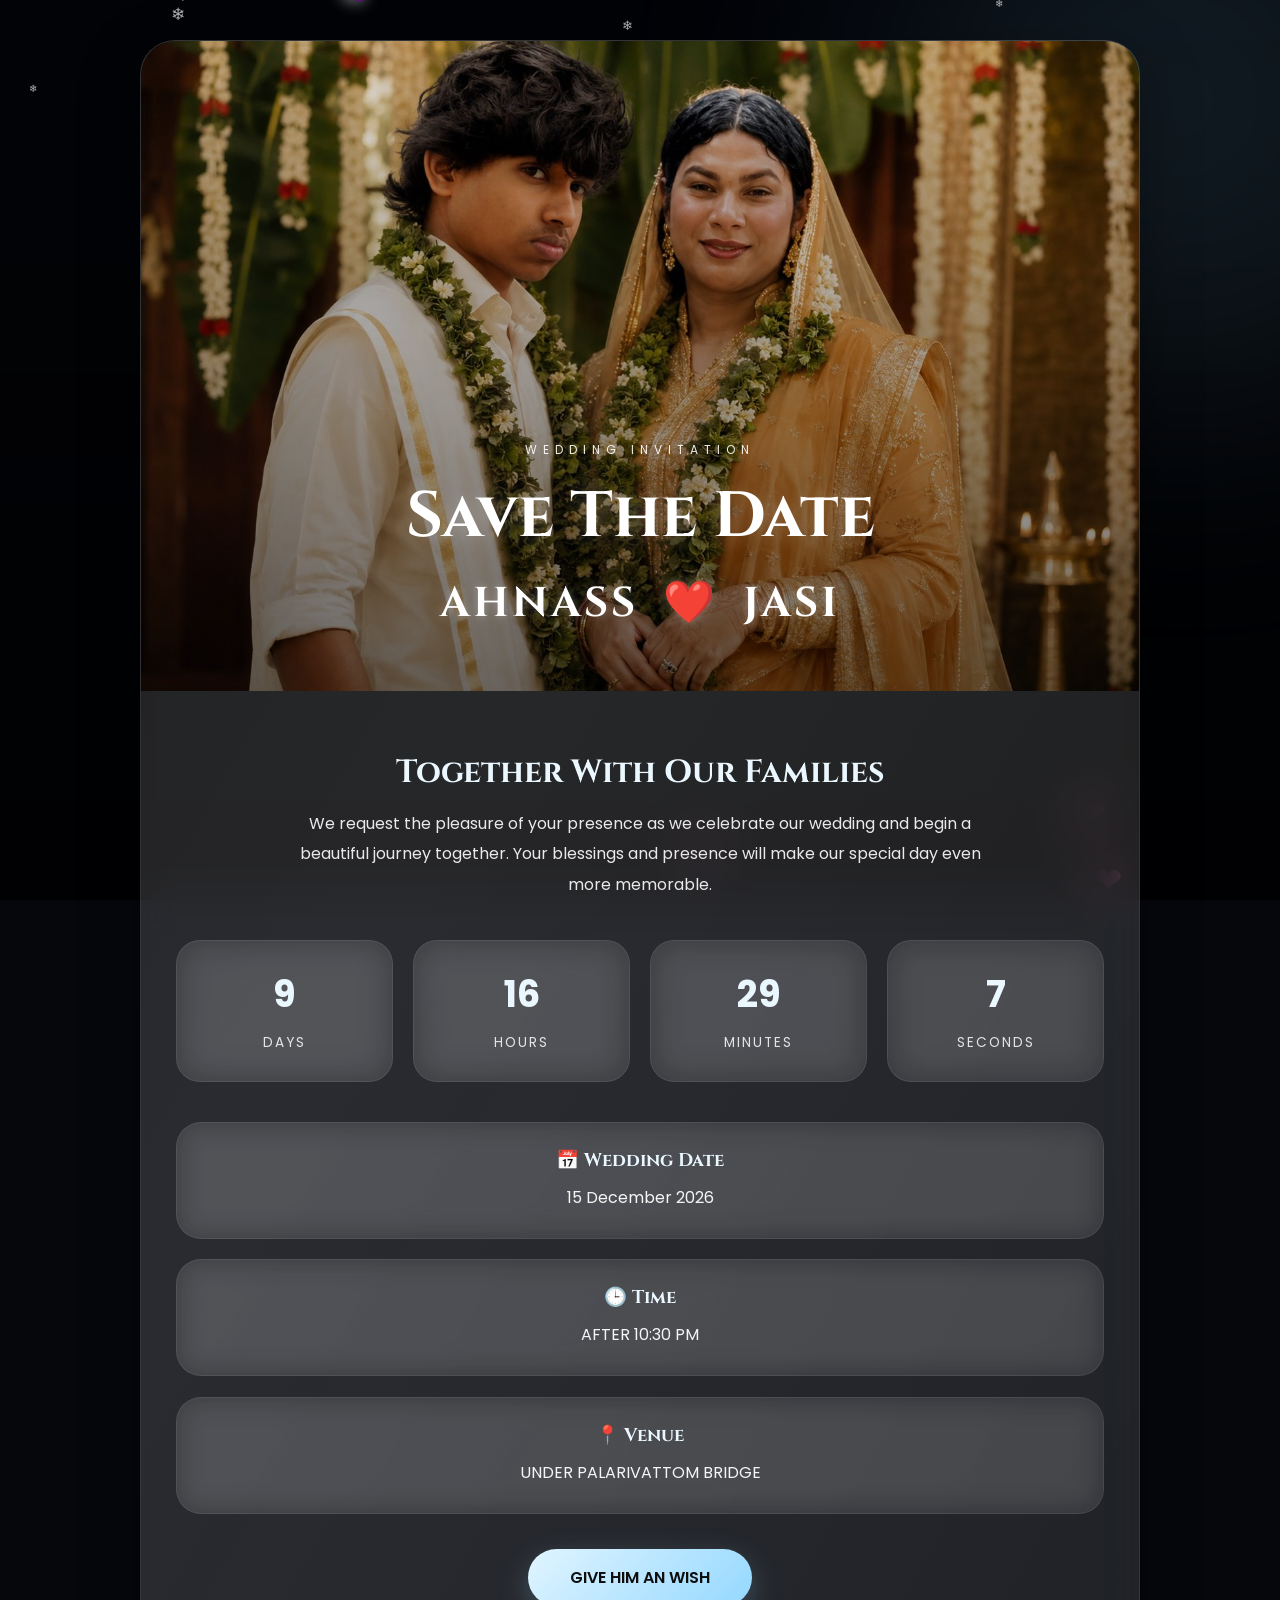
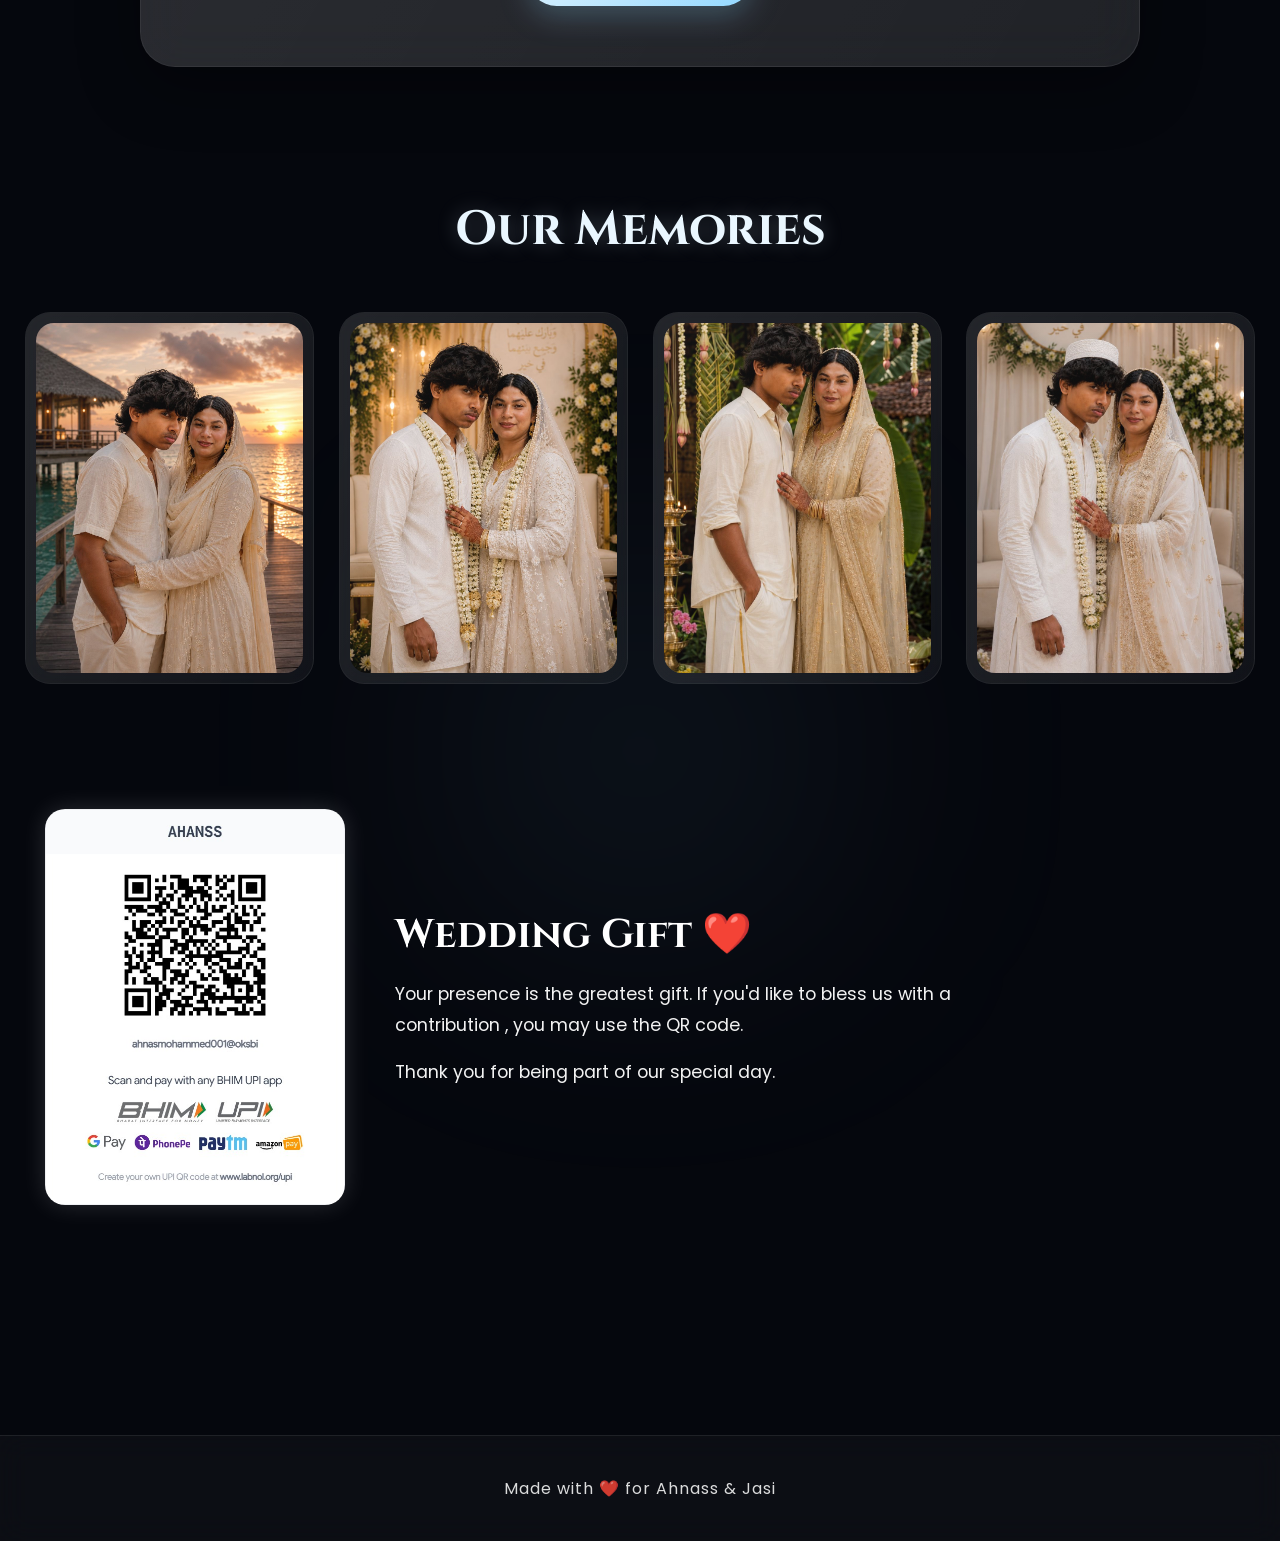
==== index.html @ 0727222e "Update footer text for Ahnass and Jasi" ====
<!DOCTYPE html>
<html lang="en">

<head>

<meta charset="UTF-8">
<meta name="viewport" content="width=device-width, initial-scale=1.0">

<title>Ahnass & Jasi | Save The Date</title>

<meta name="description"
content="Wedding Invitation of Adhithya & Jasi">

<link rel="preconnect"
href="https://fonts.googleapis.com">

<link rel="preconnect"
href="https://fonts.gstatic.com"
crossorigin>

<link href="https://fonts.googleapis.com/css2?family=Cinzel:wght@400;600;700&family=Poppins:wght@300;400;500;600&display=swap"
rel="stylesheet">

<link rel="stylesheet"
href="style.css">

</head>

<body>

<!-- SNOW -->

<div class="snow">

<span style="left:5%;animation-duration:12s;">❄</span>
<span style="left:15%;animation-duration:18s;">❄</span>
<span style="left:25%;animation-duration:14s;">❄</span>
<span style="left:35%;animation-duration:16s;">❄</span>
<span style="left:45%;animation-duration:13s;">❄</span>
<span style="left:55%;animation-duration:17s;">❄</span>
<span style="left:65%;animation-duration:15s;">❄</span>
<span style="left:75%;animation-duration:20s;">❄</span>
<span style="left:85%;animation-duration:12s;">❄</span>
<span style="left:95%;animation-duration:18s;">❄</span>

</div>

<!-- HERO -->

<section class="hero">

<div class="glass-card">

<div class="cover">

<img src="moanassjassi.jpeg" alt="Couple">

<div class="overlay"></div>

<div class="hero-content">

<p class="tag">
Wedding Invitation
</p>

<h1>
Save The Date
</h1>

<div class="names">

AHNASS 


<span>❤️</span>

JASI

</div>

</div>

</div>
<div class="content">

<h3>
Together With Our Families
</h3>

<p>
We request the pleasure of your presence
as we celebrate our wedding and begin
a beautiful journey together.

Your blessings and presence will make
our special day even more memorable.
</p>

<!-- COUNTDOWN -->

<div class="countdown">

<div class="box">
<h2 id="days">00</h2>
<p>Days</p>
</div>

<div class="box">
<h2 id="hours">00</h2>
<p>Hours</p>
</div>

<div class="box">
<h2 id="minutes">00</h2>
<p>Minutes</p>
</div>

<div class="box">
<h2 id="seconds">00</h2>
<p>Seconds</p>
</div>

</div>

<!-- WEDDING DETAILS -->

<div class="detail-card">

<h3>
📅 Wedding Date
</h3>

<p>
15 December 2026
</p>

</div>

<div class="detail-card" id="timeCard">
    <h3>🕒 Time</h3>
    <p>AFTER 10:30 PM</p>
</div>

<div class="detail-card">

<h3>
📍 Venue
</h3>

<p>
  UNDER PALARIVATTOM BRIDGE
</p>

</div>

<a href="https://wa.me/919946120371"
target="_blank"
class="btn">

GIVE HIM AN WISH

</a>

</div>

</div>

</section>

<!-- GALLERY -->

<section class="gallery fade-up">

<h2>
Our Memories
</h2>

<div class="grid">

<div class="gallery-card">
<img src="moan1.jpeg" alt="Memory 1">
</div>

<div class="gallery-card">
<img src="moan2.jpeg" alt="Memory 2">
</div>

<div class="gallery-card">
<img src="moan3.jpeg" alt="Memory 3">
</div>

<div class="gallery-card">
<img src="moan4.jpeg" alt="Memory 4">
</div>

<div class="payment-section">

    <img src="qr moanass.jpeg" alt="UPI QR" class="qr-image">

    <div class="payment-text">
        <h3>Wedding Gift ❤️</h3>

        <p>
            Your presence is the greatest gift. If you'd like to bless us with a contribution , you may use the QR code.
        </p>

        <p>
            Thank you for being part of our special day.
        </p>
    </div>

</div>

</div>

</section>

<!-- LIGHTBOX -->

<div id="lightbox">

<img
id="lightboxImg"
alt="Gallery Preview">

</div>



<footer class="footer">

<p>
Made with ❤️ for Ahnass & Jasi
</p>

</footer>

<audio id="weddingAudio">
    <source src="yamete kudasai Sound Effect (Ringtone) No copyright [MDO9oVnKUqw].mp3" type="audio/mpeg">
</audio>



<script src="script.js"></script>

</body>

</html>
---- style.css ----
/* ==========================
   WEDDING WEBSITE CSS
   PART 1 - CORE + HERO
========================== */

:root{
--ice:#eaf7ff;
--blue:#8ed6ff;
--white:#ffffff;
--glass:rgba(255,255,255,.08);
--border:rgba(255,255,255,.12);
--shadow:rgba(0,0,0,.35);
}

/* ==========================
   LGBTQ FLAG EMOJIS
========================== */

.flag-emoji{

position:fixed;

pointer-events:none;

user-select:none;

z-index:4;

font-size:22px;

filter:
drop-shadow(
0 0 8px rgba(255,255,255,.6)
);

animation:
flagFloat 3s ease-in-out infinite;

}

@keyframes flagFloat{

0%{
transform:
translateY(0)
rotate(-5deg);
}

50%{
transform:
translateY(-5px)
rotate(5deg);
}

100%{
transform:
translateY(0)
rotate(-5deg);
}

}

#timeCard{
    cursor:pointer;
    transition:0.3s;
}

#timeCard:hover{
    transform:scale(1.03);
}

.payment-section{

display:flex;

align-items:center;

gap:50px;

width: fit-content ;

justify-content:center;

margin:80px auto;

padding:20px;

}

.qr-image{

width:300px;

border-radius:20px;

box-shadow:
0 0 25px rgba(255,255,255,.15);

}

.payment-text{

max-width:600px;

text-align:left;

width: 600px;

}

.payment-text h3{

font-size:2.5rem;

font-family:'Cinzel',serif;

margin-bottom:20px;

line-height:1.2;

color:white;

}

.payment-text p{

font-size:1.1rem;

line-height:1.8;

margin-bottom:15px;

opacity:.95;

}

html,body{
overflow-x:hidden;
width:100%;
}

*{
margin:0;
padding:0;
box-sizing:border-box;
}

html{
scroll-behavior:smooth;
}

body{
font-family:'Poppins',sans-serif;
background:#05070d;
color:#fff;
overflow-x:hidden;
min-height:100vh;
position:relative;
}

/* BACKGROUND */

body::before{
content:"";
position:fixed;
inset:0;

background:
linear-gradient(
rgba(0,0,0,.45),
rgba(0,0,0,.75)
),
url("WhatsApp AM.jpeg");

background-size:cover;
background-position:center;
background-repeat:no-repeat;

z-index:-3;
}

body::after{
content:"";

position:fixed;

width:700px;
height:700px;

right:-250px;
top:-250px;

border-radius:50%;

background:
radial-gradient(
circle,
rgba(142,214,255,.15),
transparent
);

filter:blur(120px);

z-index:-2;
}

/* HERO */

.hero{
min-height:100vh;

display:flex;
justify-content:center;
align-items:center;

padding:40px 20px;
}

/* GLASS CARD */

.glass-card{
width:100%;
max-width:1000px;

background:rgba(255,255,255,.08);

backdrop-filter:blur(25px);
-webkit-backdrop-filter:blur(25px);

border:1px solid rgba(255,255,255,.12);

border-radius:35px;

overflow:hidden;

position:relative;

box-shadow:
0 20px 60px rgba(0,0,0,.35);

}

/* SHINE */

.glass-card::before{
content:"";

position:absolute;

top:-100%;
left:-50%;

width:200%;
height:250%;

background:
linear-gradient(
120deg,
transparent,
rgba(255,255,255,.08),
transparent
);

animation:shine 12s linear infinite;
pointer-events:none;
}

@keyframes shine{

0%{
transform:
translateX(-100%)
rotate(25deg);
}

100%{
transform:
translateX(100%)
rotate(25deg);
}

}

/* HERO IMAGE */

.cover{
position:relative;
height:650px;
overflow:hidden;
}

.cover img{
width:100%;
height:100%;
display:block;
object-fit:cover;
}

/* OVERLAY */

.overlay{
position:absolute;
inset:0;

background:
linear-gradient(
to top,
rgba(0,0,0,.55),
rgba(0,0,0,.10)
);
}

/* HERO TEXT */

.hero-content{
position:absolute;

bottom:40px;
left:0;

width:100%;

text-align:center;

padding:20px;

z-index:10;
}

.tag{
font-size:12px;

letter-spacing:6px;

text-transform:uppercase;

color:#fff;

opacity:.9;

margin-bottom:15px;
}

.hero-content h1{
font-family:'Cinzel',serif;

font-size:4rem;

font-weight:700;

margin-bottom:15px;

text-shadow:
0 0 20px rgba(255,255,255,.25);
}

.names{
font-family:'Cinzel',serif;

font-size:2.6rem;

font-weight:700;

letter-spacing:3px;

color:white;

text-shadow:
0 0 10px rgba(255,255,255,.3);
}

.names span{
padding:0 12px;
color:#ff9ab6;
}/* ==========================
   CONTENT SECTION
========================== */

.content{
padding:60px 35px;
text-align:center;
}

.content h3{
font-family:'Cinzel',serif;
font-size:2rem;
margin-bottom:15px;
color:var(--ice);
}

.content p{
max-width:700px;
margin:auto;
line-height:1.9;
opacity:.9;
font-size:1rem;
}

/* ==========================
   COUNTDOWN
========================== */

.countdown{

display:grid;

grid-template-columns:
repeat(4,1fr);

gap:20px;

margin-top:40px;
margin-bottom:40px;

}

.box{

background:
rgba(255,255,255,.06);

backdrop-filter:
blur(18px);

border:
1px solid rgba(255,255,255,.08);

border-radius:24px;

padding:25px;

transition:.35s ease;

}

.box:hover{

transform:
translateY(-8px);

box-shadow:

0 15px 35px
rgba(142,214,255,.15);

}

.box h2{

font-size:2.3rem;

font-weight:700;

color:var(--ice);

margin-bottom:8px;

}

.box p{

font-size:.85rem;

letter-spacing:2px;

text-transform:uppercase;

opacity:.85;

}

/* ==========================
   DETAIL CARDS
========================== */

.detail-card{

background:
rgba(255,255,255,.05);

backdrop-filter:
blur(15px);

border:
1px solid rgba(255,255,255,.08);

border-radius:25px;

padding:25px;

margin-top:20px;

transition:.35s ease;

}

.detail-card:hover{

transform:
translateY(-6px);

box-shadow:

0 10px 30px
rgba(142,214,255,.12);

}

.detail-card h3{

font-size:1.15rem;

margin-bottom:10px;

color:var(--ice);

}

.detail-card p{

font-size:1rem;

opacity:.95;

}

/* ==========================
   RSVP BUTTON
========================== */

.btn{

display:inline-block;

margin-top:35px;

padding:
16px 42px;

border-radius:999px;

text-decoration:none;

font-weight:600;

font-size:1rem;

background:
linear-gradient(
135deg,
#dff4ff,
#8ed6ff
);

color:#000;

box-shadow:

0 10px 30px
rgba(142,214,255,.25);

transition:.35s ease;

}

.btn:hover{

transform:
translateY(-4px)
scale(1.03);

box-shadow:

0 15px 40px
rgba(142,214,255,.35);

}

/* ==========================
   FADE-UP ANIMATION SUPPORT
========================== */

.fade-up{

opacity:0;

transform:
translateY(40px);

transition:
all .8s ease;

}

.fade-up.show{

opacity:1;

transform:
translateY(0);

}/* ==========================
   SNOW EFFECT
========================== */

.snow{

position:fixed;

inset:0;

pointer-events:none;

overflow:hidden;

z-index:2;

}

.snow span{

position:absolute;

top:-50px;

color:white;

font-size:16px;

opacity:.8;

animation:snowFall linear infinite;

}

@keyframes snowFall{

0%{
transform:
translateY(-10vh)
translateX(0);

opacity:0;
}

20%{
opacity:1;
}

100%{
transform:
translateY(120vh)
translateX(100px);

opacity:0;
}

}

/* ==========================
   FLOATING HEARTS
========================== */

.hearts{

position:fixed;

inset:0;

pointer-events:none;

overflow:hidden;

z-index:3;

}

.hearts span{

position:absolute;

bottom:-100px;

font-size:22px;

color:
rgba(255,105,180,.45);

animation:
heartFloat linear infinite;

}

@keyframes heartFloat{

0%{
transform:
translateY(0)
rotate(0deg);

opacity:0;
}

15%{
opacity:1;
}

100%{
transform:
translateY(-120vh)
rotate(360deg);

opacity:0;
}

}

/* ==========================
   GALLERY
========================== */

.gallery{

padding:90px 25px;

position:relative;

}

.gallery h2{

text-align:center;

font-size:3rem;

font-family:'Cinzel',serif;

margin-bottom:50px;

color:var(--ice);

text-shadow:
0 0 20px rgba(223,244,255,.25);

}

/* GRID */

.grid{

display:grid;

grid-template-columns:
repeat(auto-fit,minmax(260px,1fr));

gap:25px;

max-width:1300px;

margin:auto;

}

/* CARD */

.gallery-card{

background:
rgba(255,255,255,.05);

backdrop-filter:
blur(15px);

padding:10px;

border-radius:25px;

border:
1px solid rgba(255,255,255,.08);

overflow:hidden;

transition:.4s ease;

cursor:pointer;

position:relative;

}

.gallery-card:hover{

transform:
translateY(-10px);

box-shadow:

0 15px 40px
rgba(142,214,255,.15),

0 0 25px
rgba(223,244,255,.08);

}

/* IMAGE */

.gallery-card img{

width:100%;

height:350px;

object-fit:cover;

display:block;

border-radius:18px;

transition:
transform .6s ease;

}

.gallery-card:hover img{

transform:scale(1.08);

}

/* SHINE */

.gallery-card::before{

content:"";

position:absolute;

top:-100%;
left:-100%;

width:200%;
height:200%;

background:
linear-gradient(
120deg,
transparent,
rgba(255,255,255,.08),
transparent
);

transition:1s;

}

.gallery-card:hover::before{

top:100%;
left:100%;

}

/* ==========================
   LIGHTBOX
========================== */

#lightbox{

display:none;

position:fixed;

inset:0;

background:
rgba(0,0,0,.95);

justify-content:center;

align-items:center;

z-index:99999;

}

#lightbox img{

max-width:90%;

max-height:90%;

border-radius:25px;

box-shadow:
0 0 40px
rgba(223,244,255,.25);

}

/* ==========================
   FOOTER
========================== */

.footer{

padding:40px 20px;

text-align:center;

margin-top:40px;

border-top:
1px solid rgba(255,255,255,.08);

background:
rgba(255,255,255,.03);

backdrop-filter:blur(15px);

}

.footer p{

opacity:.85;

letter-spacing:1px;

}

/* ==========================
   SECTION GLOW
========================== */

.gallery::before{

content:"";

position:absolute;

width:500px;
height:500px;

left:50%;
top:50%;

transform:
translate(-50%,-50%);

background:
radial-gradient(
circle,
rgba(142,214,255,.08),
transparent
);

filter:blur(120px);

pointer-events:none;

z-index:-1;

}/* ==========================
   TABLET
========================== */

@media(max-width:1024px){

.cover{
height:520px;
}

.hero-content h1{
font-size:3rem;
}

.names{
font-size:2rem;
}

.gallery h2{
font-size:2.4rem;
}

.countdown{
grid-template-columns:
repeat(2,1fr);
}

}

/* ==========================
   MOBILE
========================== */

@media(max-width:768px){

body{
overflow-x:hidden;
}

.hero{
padding:15px;
display:flex;
justify-content:center;
align-items:center;
}

.glass-card{
width:95%;
max-width:420px;
margin:0 auto;
border-radius:25px;
}

.cover{
height:420px;
}

.hero-content{
bottom:20px;
padding:15px;
}

.hero-content h1{
font-size:2.3rem;
}

.tag{
font-size:10px;
letter-spacing:4px;
}

.names{
font-size:1.6rem;
letter-spacing:1px;
}

.payment-section{
display:flex;
flex-direction:column;
align-items:center;
justify-content:center;
text-align:center;
gap:25px;
}

.payment-text{
text-align:center;
align-items:center;
max-width:90%;
}

.payment-text h3{
font-size:2rem;
}

.payment-text p{
font-size:1.1rem;
line-height:1.7;
}

.qr-image{
width:250px;
}

.content{
padding:35px 20px;
}

.content h3{
font-size:1.5rem;
}

.content p{
font-size:.95rem;
}

.countdown{
grid-template-columns:repeat(2,1fr);
gap:15px;
}

.box{
padding:18px;
}

.box h2{
font-size:1.6rem;
}

.detail-card{
padding:20px;
}

.gallery{
padding:60px 15px;
text-align:center;
}

.gallery h2{
font-size:2rem;
text-align:center;
}

.grid{
display:flex;
flex-direction:column;
align-items:center;
gap:15px;
}

.gallery-card{
width:100%;
max-width:450px;
margin:0 auto;
}

.gallery-card img{
height:260px;
width:100%;
object-fit:cover;
}

.btn{
width:100%;
max-width:280px;
}

}

/* ==========================
   SMALL PHONES
========================== */

@media(max-width:480px){

html,
body{
width:100%;
overflow-x:hidden;
}

.hero{
padding:10px;
display:flex;
justify-content:center;
align-items:center;
}

.glass-card{
width:92% !important;
max-width:360px !important;
margin:0 auto !important;
border-radius:20px;
left:auto !important;
transform:none !important;
}

.cover{
height:340px;
}

.hero-content{
padding:15px;
bottom:15px;
}

.hero-content h1{
font-size:1.8rem;
}

.names{
font-size:1.3rem;
}

.content{
padding:25px 15px;
}

.content h3{
font-size:1.4rem;
}

.content p{
font-size:0.95rem;
line-height:1.8;
}

.countdown{
grid-template-columns:1fr;
gap:15px;
}

.box{
width:100%;
padding:16px;
}

.box h2{
font-size:1.7rem;
}

.payment-section{
display:flex;
flex-direction:column;
align-items:center;
justify-content:center;
text-align:center;
gap:25px;
}

.payment-text{
width:100%;
max-width:320px;
text-align:center;
margin:0 auto;
}

.payment-text h3{
font-size:2rem;
}

.qr-image{
width:220px;
margin:0 auto;
display:block;
}

.gallery{
padding:50px 10px;
text-align:center;
}

.gallery h2{
font-size:1.8rem;
}

.grid{
display:flex;
flex-direction:column;
align-items:center;
gap:15px;
}

.gallery-card{
width:95%;
max-width:400px;
margin:0 auto;
}

.gallery-card img{
width:100%;
height:220px;
object-fit:cover;
}

.btn{
width:100%;
max-width:280px;
padding:14px 25px;
font-size:0.95rem;
}

}
/* ==========================
   SCROLLBAR
========================== */

::-webkit-scrollbar{
width:10px;
}

::-webkit-scrollbar-track{
background:#05070d;
}

::-webkit-scrollbar-thumb{
background:
linear-gradient(
180deg,
#dff4ff,
#8ed6ff
);
border-radius:20px;
}

/* ==========================
   SMOOTH PAGE LOAD
========================== */

body{
opacity:0;
transition:opacity .8s ease;
}

/* ==========================
   IMAGE FIX
========================== */

.cover img{
display:block !important;
width:100% !important;
height:100% !important;
object-fit:cover !important;
}

/* ==========================
   Z-INDEX FIXES
========================== */

.hero,
.gallery,
.footer{
position:relative;
z-index:5;
}

.overlay{
z-index:2;
}

.hero-content{
z-index:3;
}

/* ==========================
   FINAL POLISH
========================== */

.glass-card:hover{

box-shadow:

0 25px 80px
rgba(0,0,0,.4),

0 0 50px
rgba(142,214,255,.12);

}

.detail-card,
.box,
.gallery-card{

will-change:
transform;

}
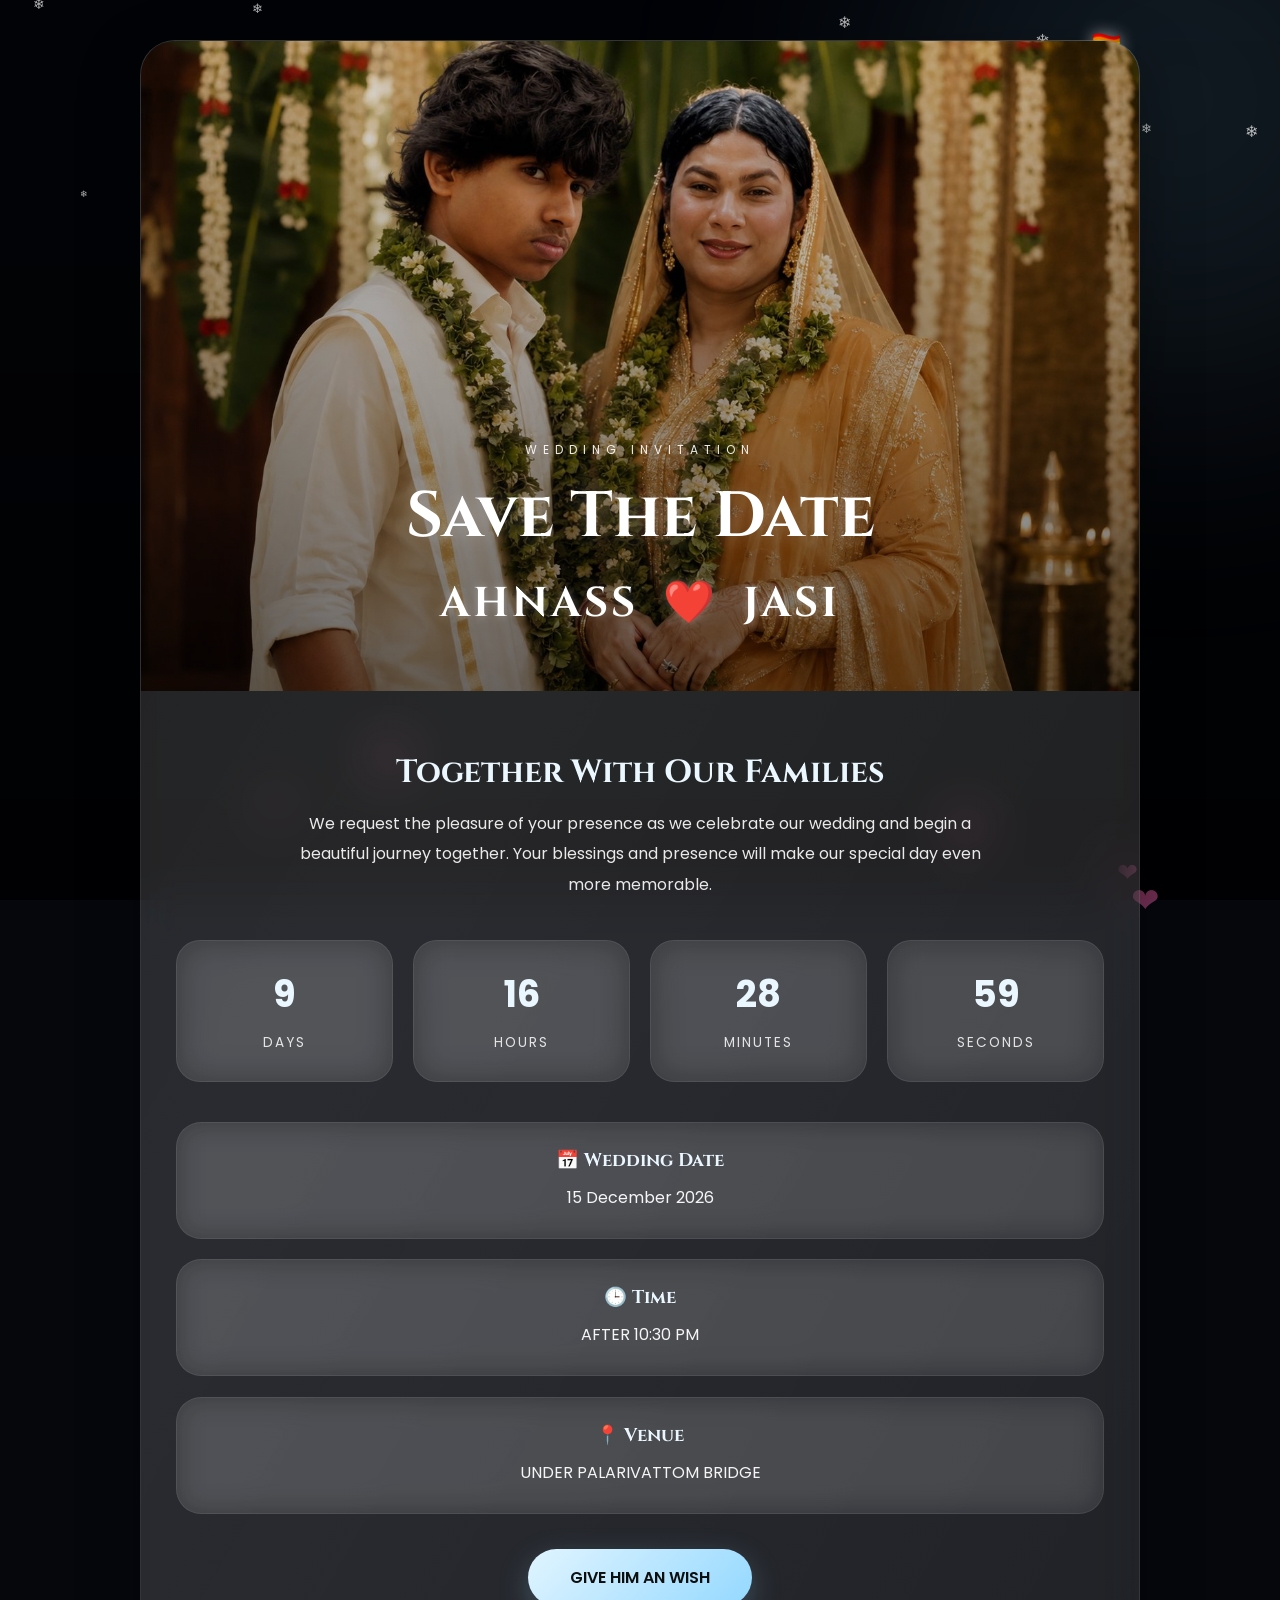
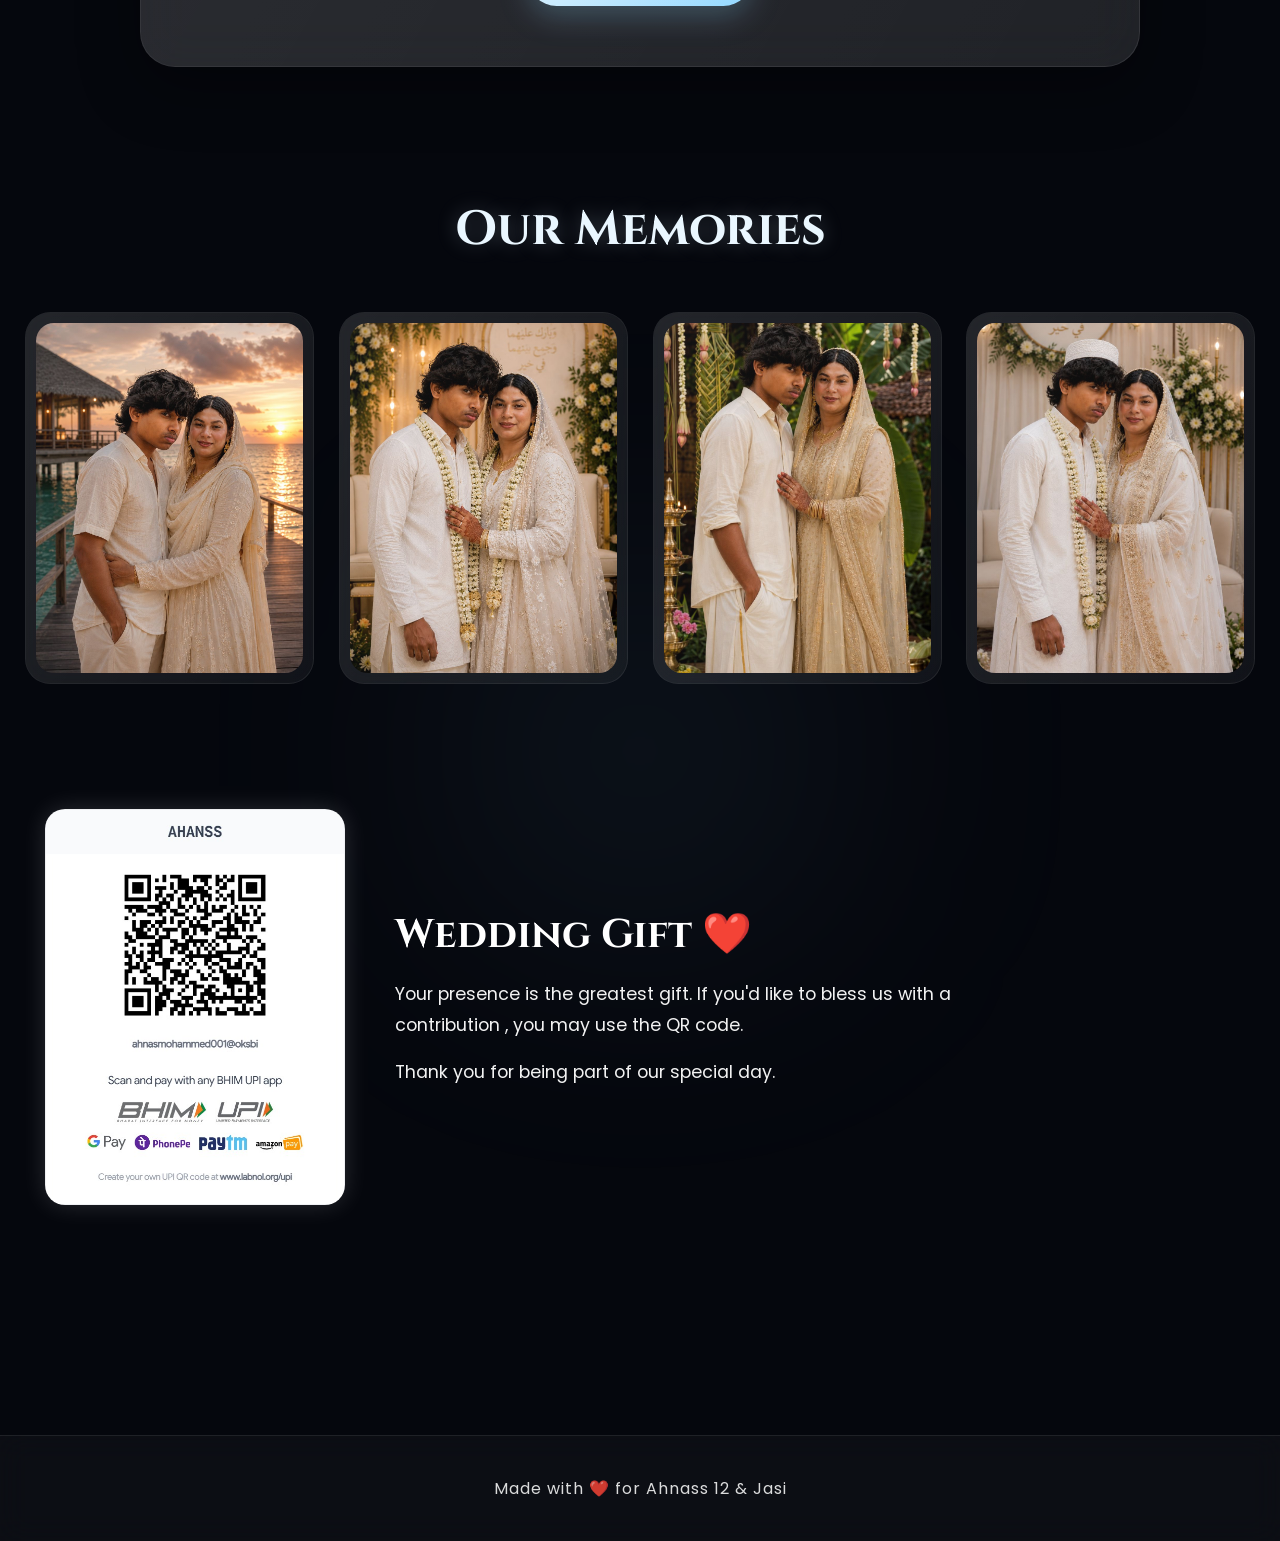
==== commit ef222bf1: "Update footer message with Ahnass 12" ====
--- a/index.html
+++ b/index.html
@@ -230,7 +230,7 @@
 <footer class="footer">
 
 <p>
-Made with ❤️ for Ahnass & Jasi
+Made with ❤️ for Ahnass 12 & Jasi
 </p>
 
 </footer>
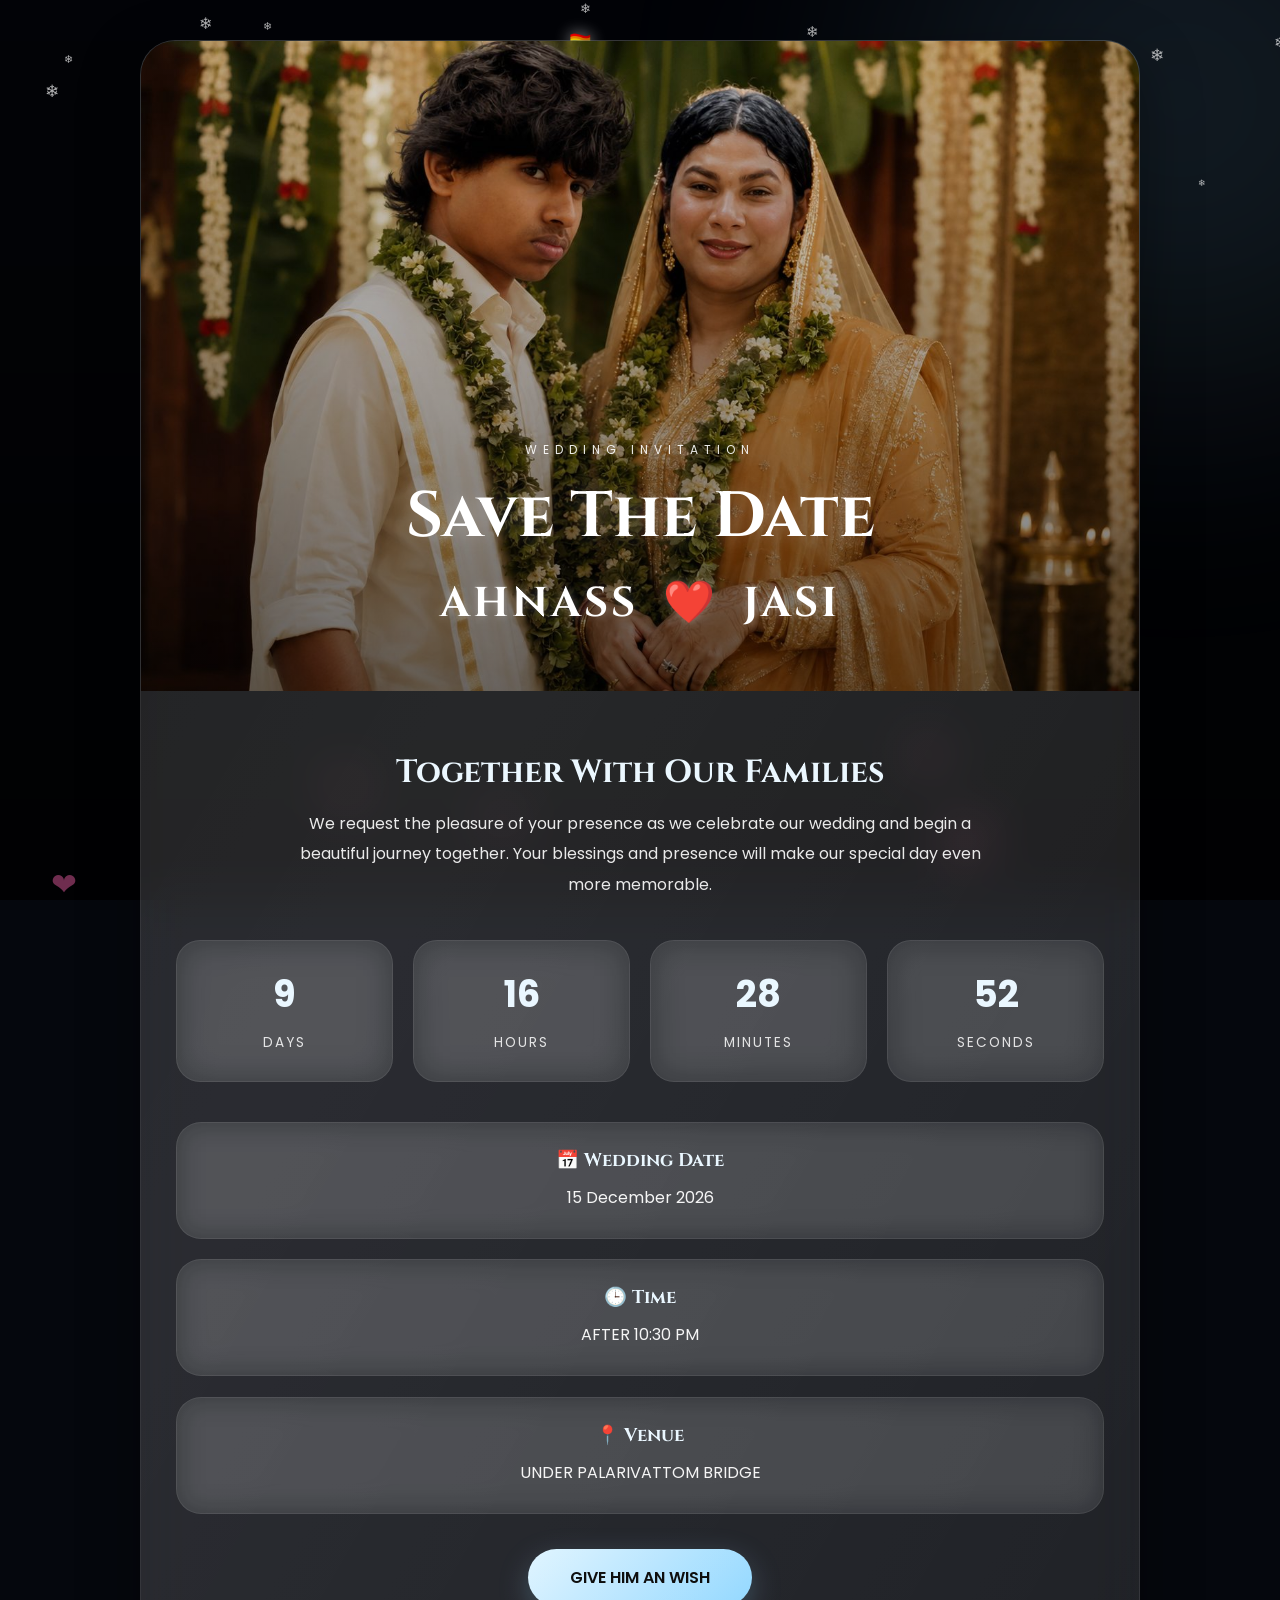
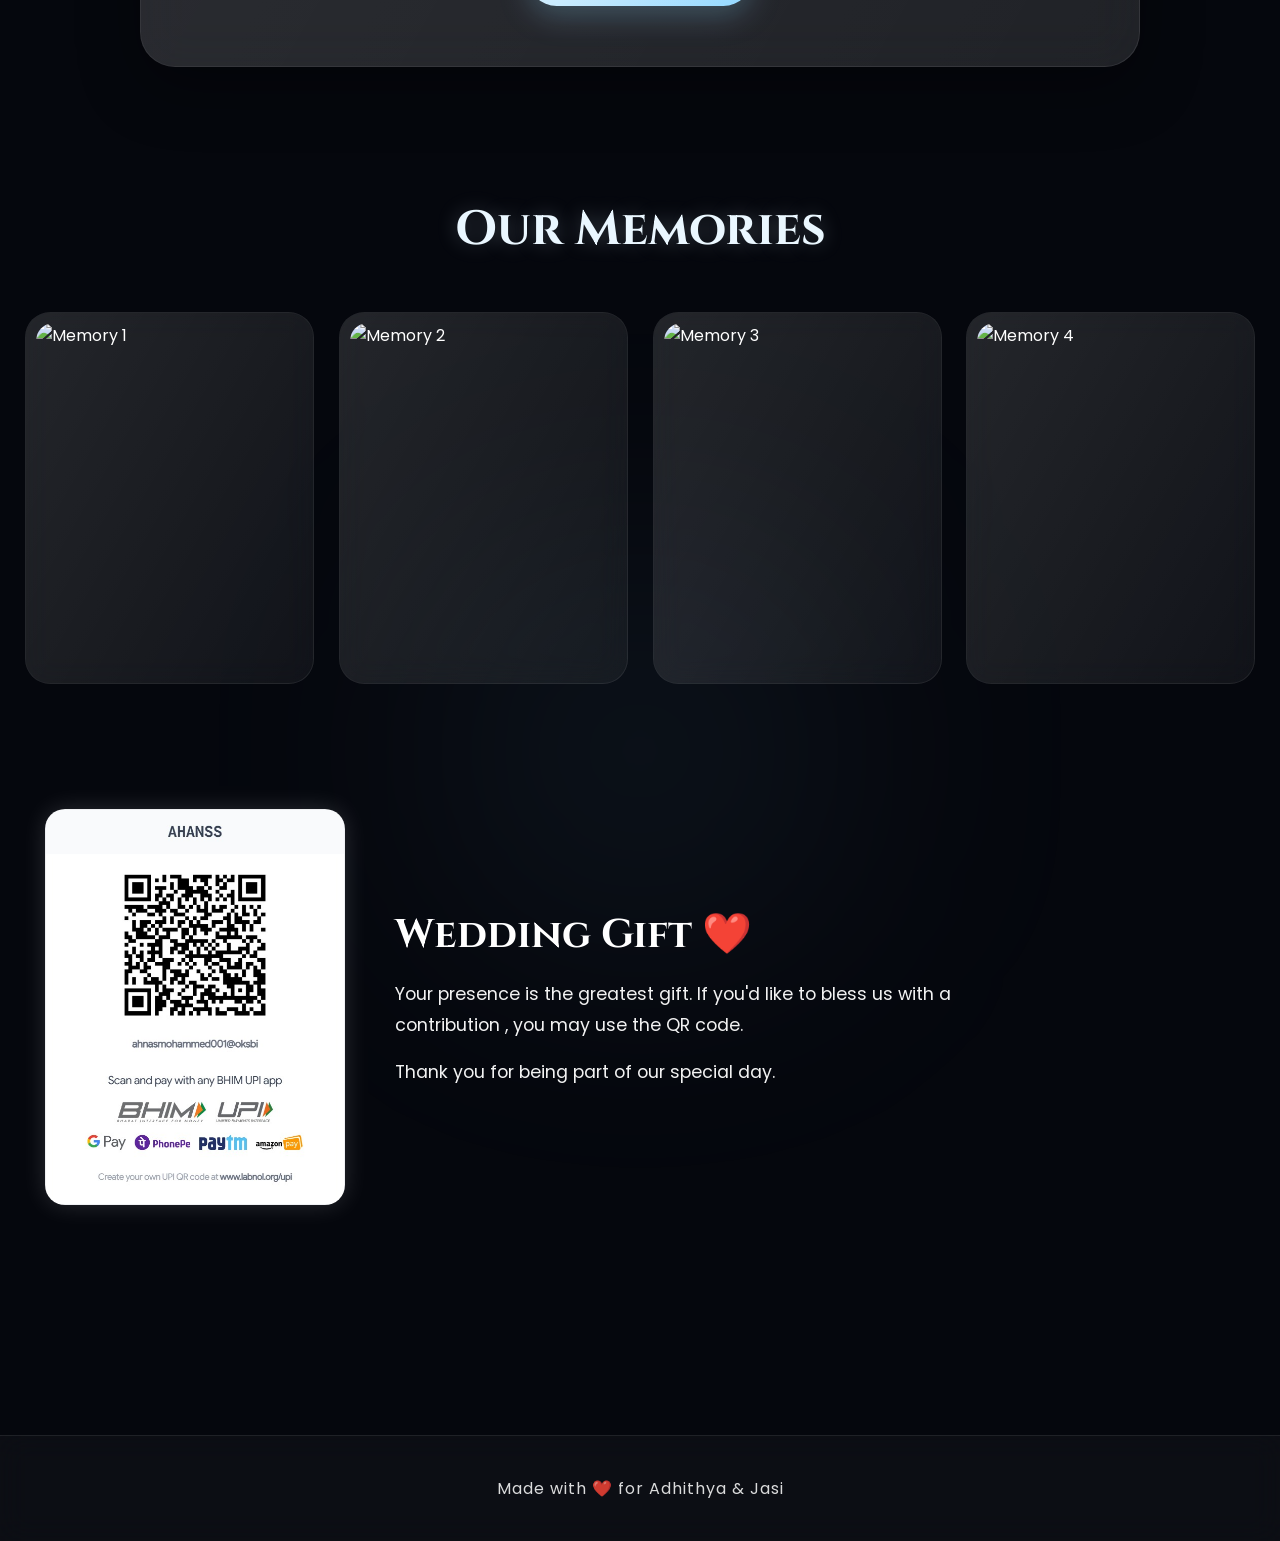
==== commit de357fda: "Update image sources and footer text" ====
--- a/index.html
+++ b/index.html
@@ -178,19 +178,19 @@
 <div class="grid">
 
 <div class="gallery-card">
-<img src="moan1.jpeg" alt="Memory 1">
-</div>
-
-<div class="gallery-card">
-<img src="moan2.jpeg" alt="Memory 2">
-</div>
-
-<div class="gallery-card">
-<img src="moan3.jpeg" alt="Memory 3">
-</div>
-
-<div class="gallery-card">
-<img src="moan4.jpeg" alt="Memory 4">
+<img src="moan11.jpeg" alt="Memory 1">
+</div>
+
+<div class="gallery-card">
+<img src="moan22.jpeg" alt="Memory 2">
+</div>
+
+<div class="gallery-card">
+<img src="moan33.jpeg" alt="Memory 3">
+</div>
+
+<div class="gallery-card">
+<img src="moan44.jpeg" alt="Memory 4">
 </div>
 
 <div class="payment-section">
@@ -230,7 +230,7 @@
 <footer class="footer">
 
 <p>
-Made with ❤️ for Ahnass 12 & Jasi
+Made with ❤️ for Adhithya & Jasi
 </p>
 
 </footer>
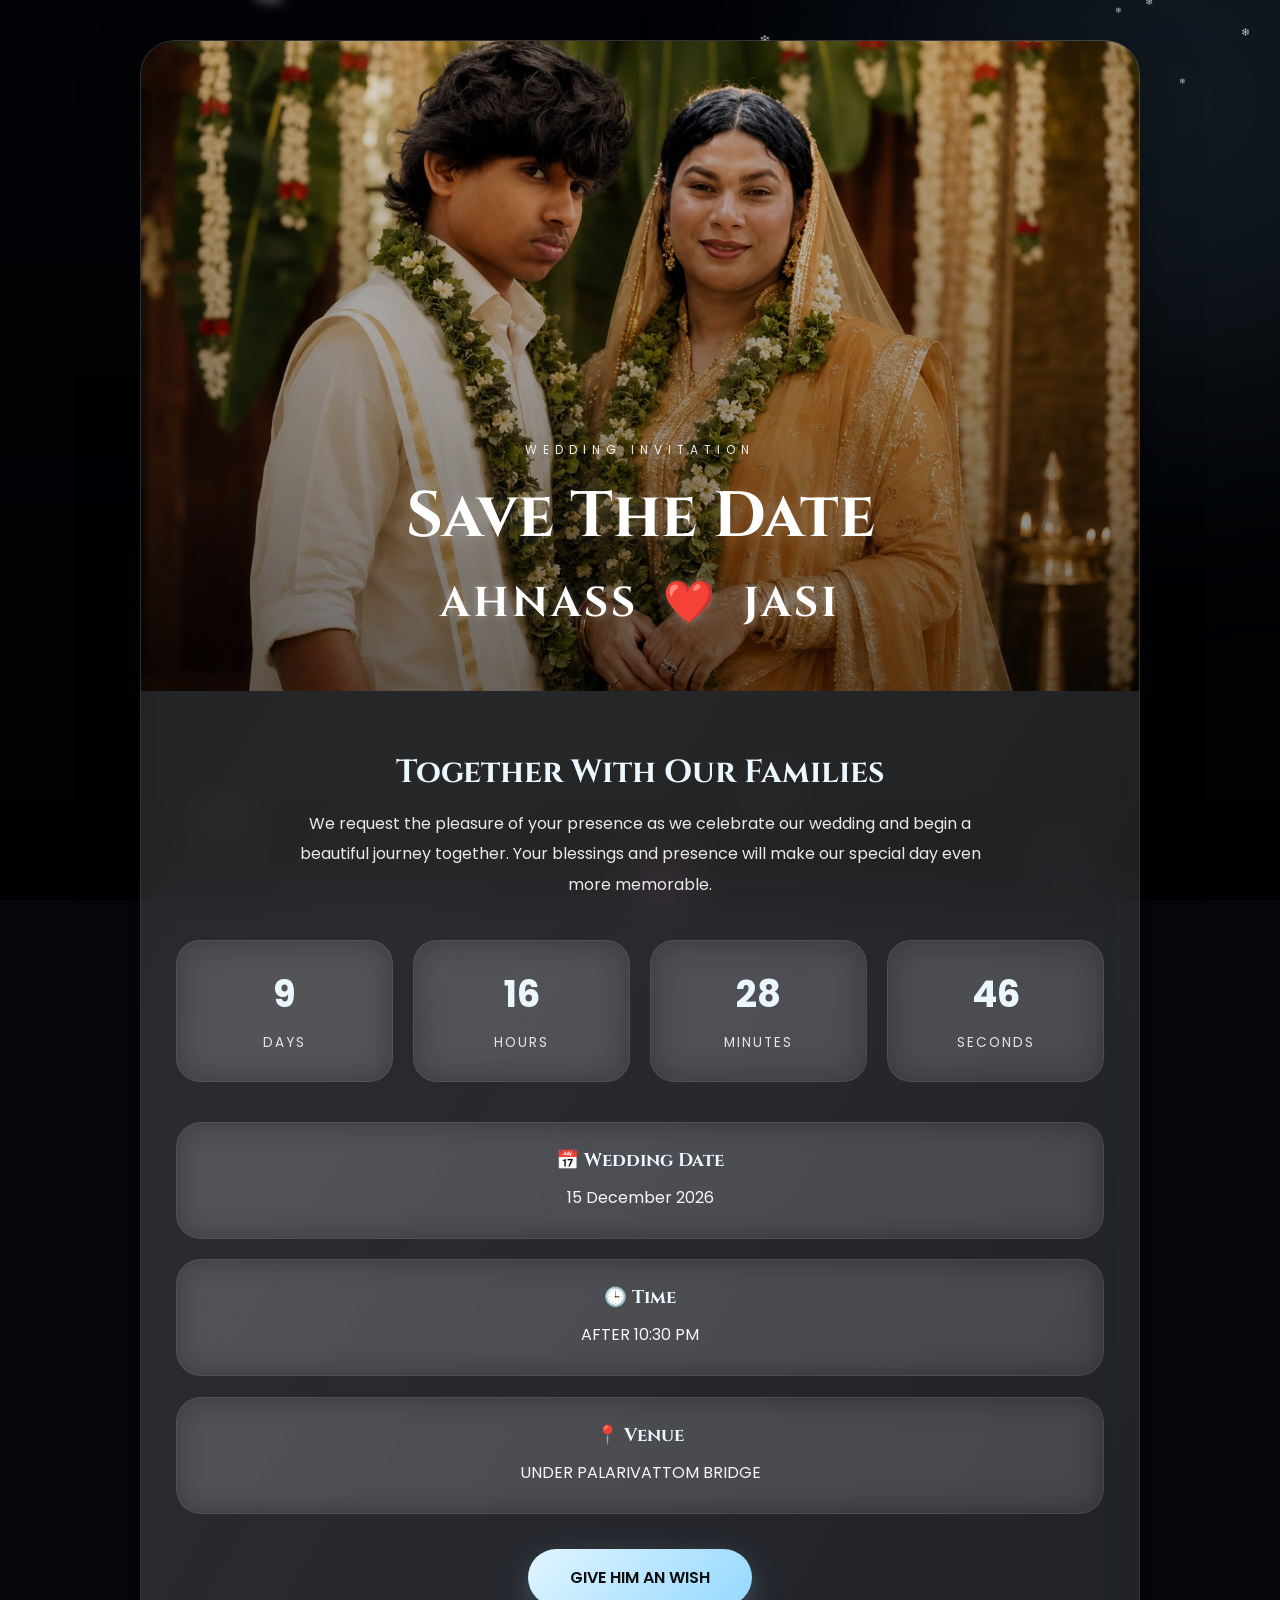
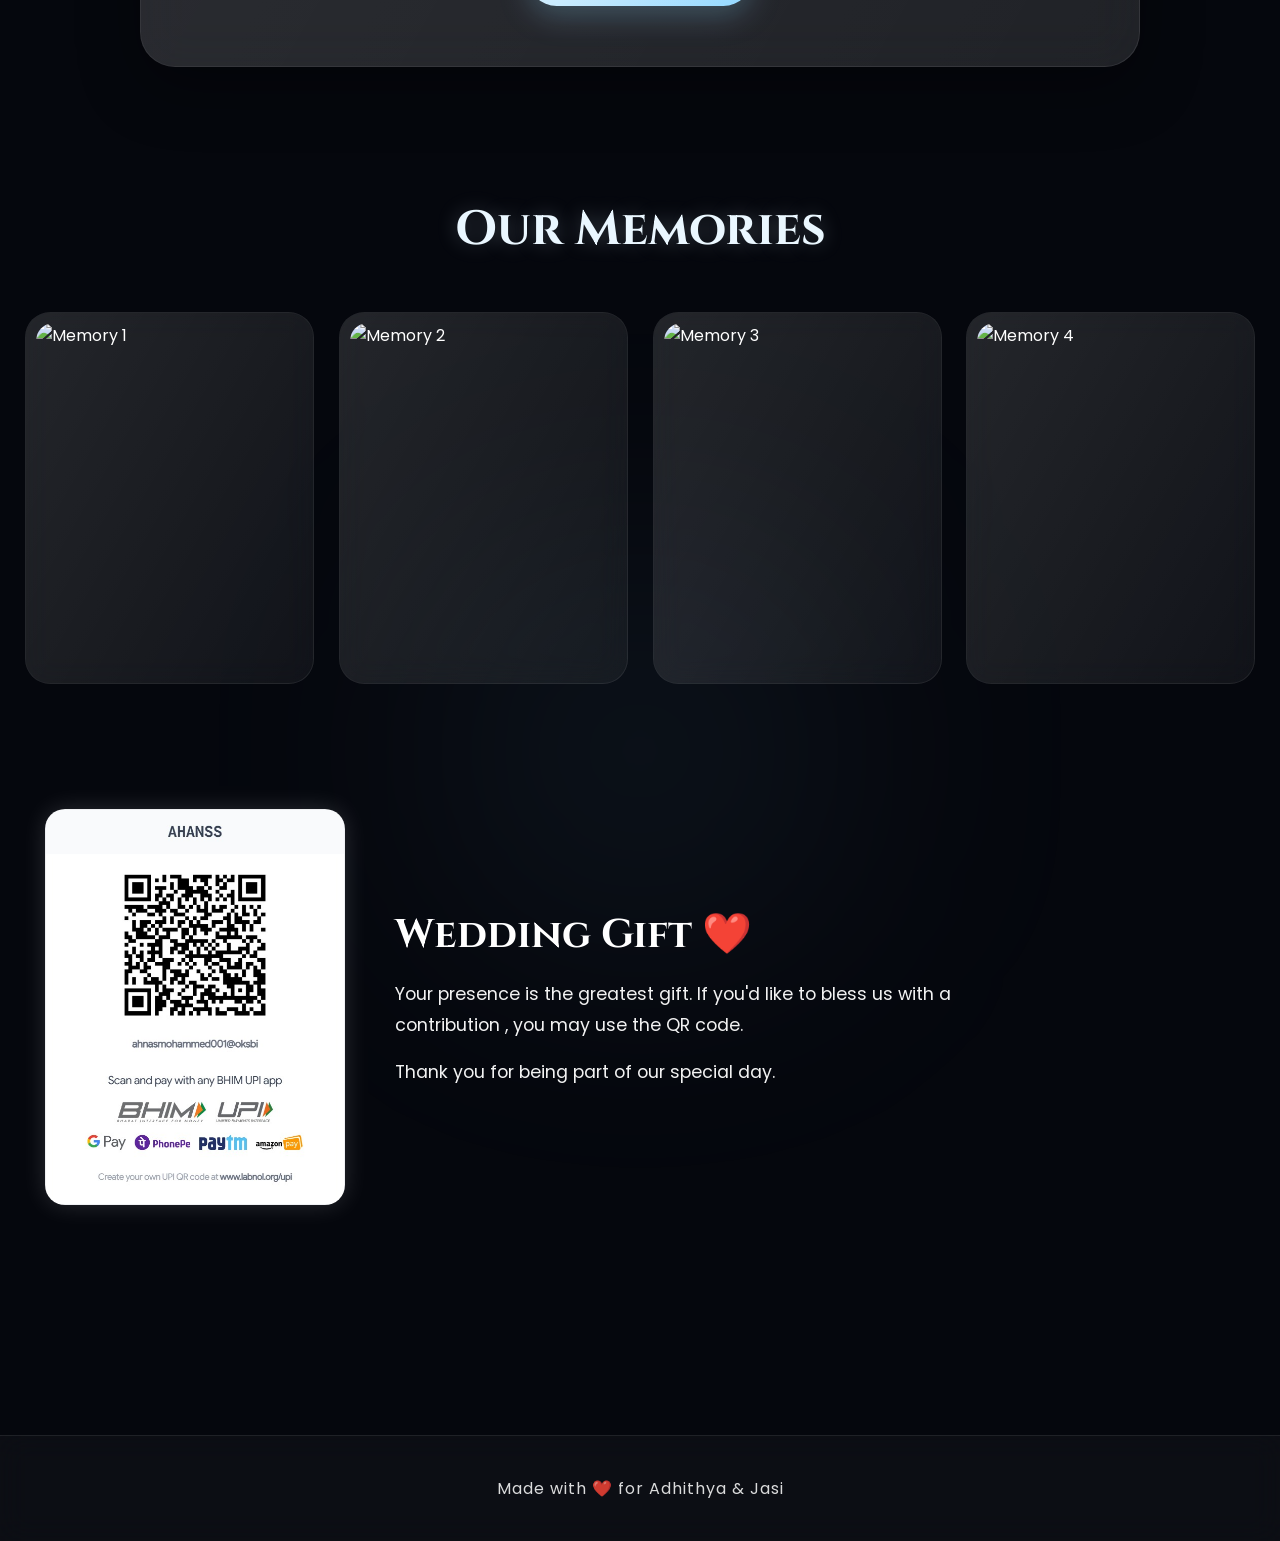
==== commit 8fab7f83: "Update index.html" ====
--- a/index.html
+++ b/index.html
@@ -236,7 +236,7 @@
 </footer>
 
 <audio id="weddingAudio">
-    <source src="yamete kudasai Sound Effect (Ringtone) No copyright [MDO9oVnKUqw].mp3" type="audio/mpeg">
+    <source src="moanass.mp3" type="audio/mpeg">
 </audio>
 
 
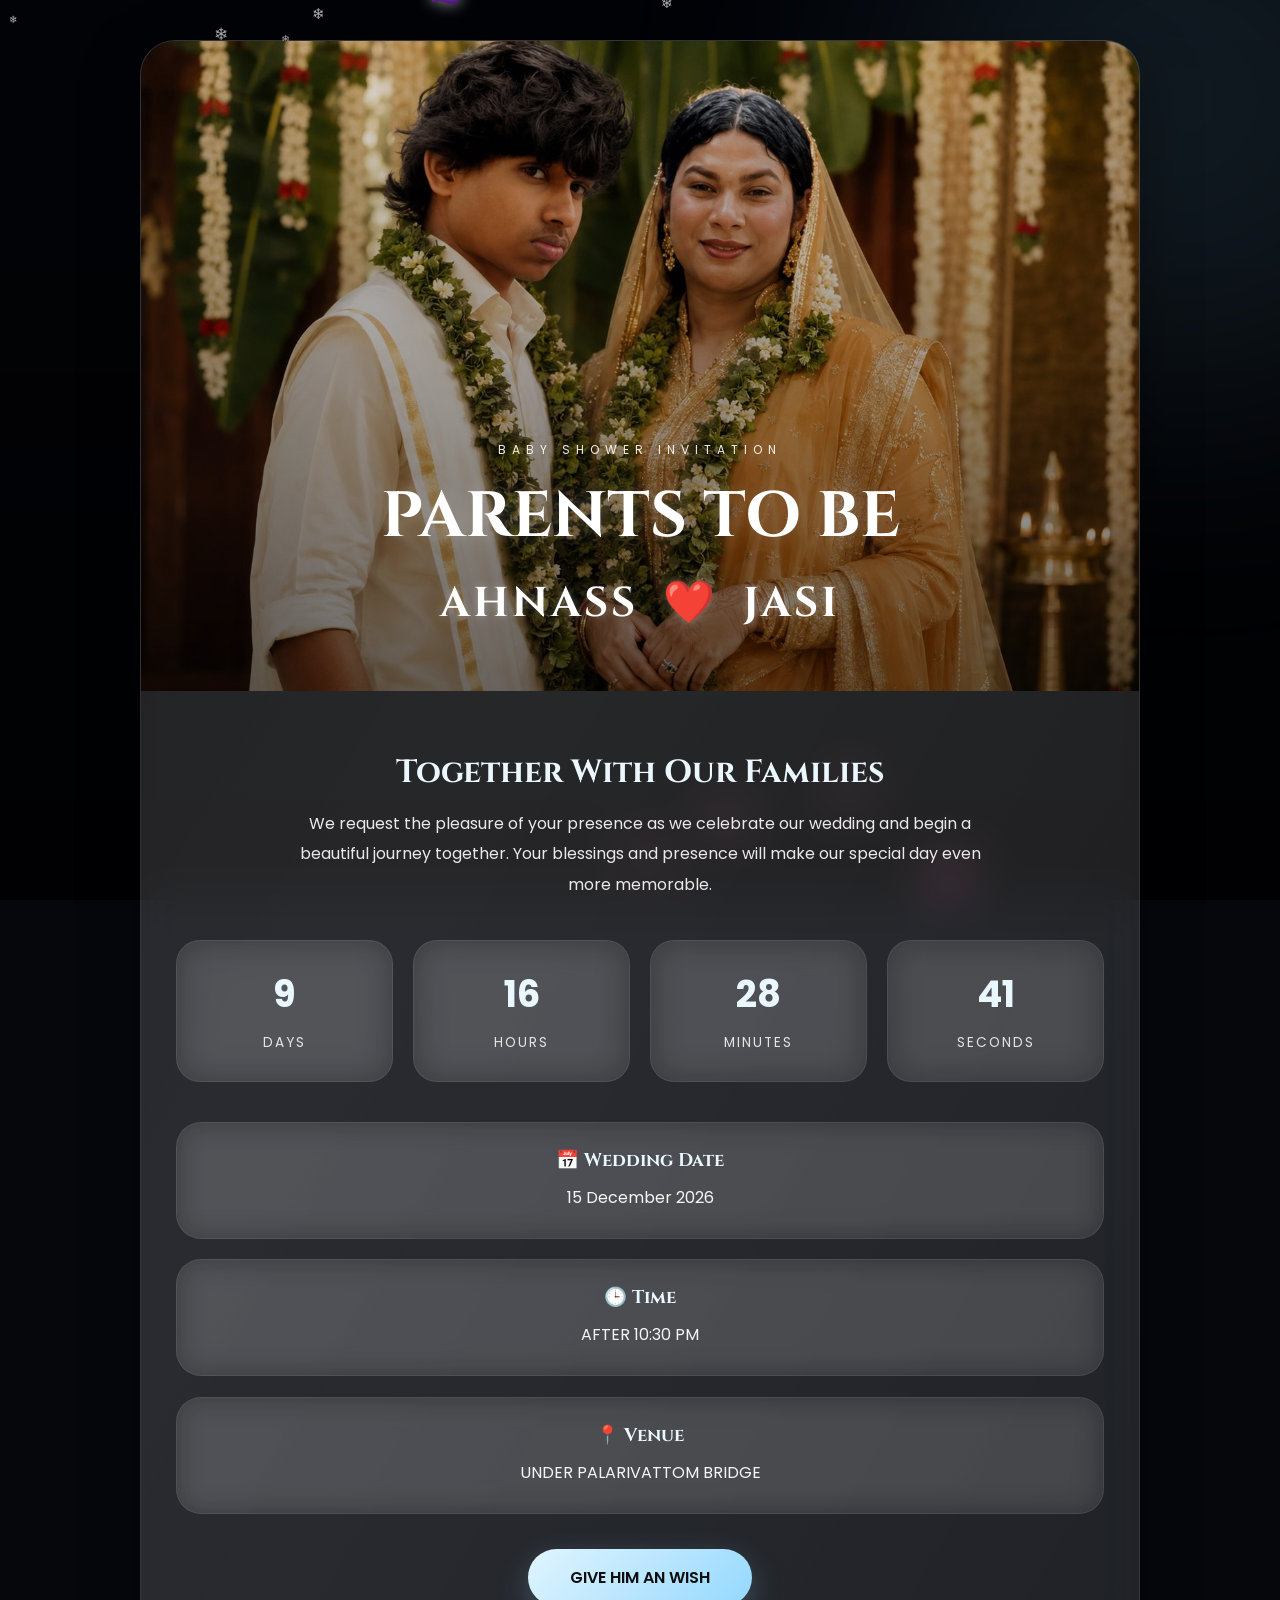
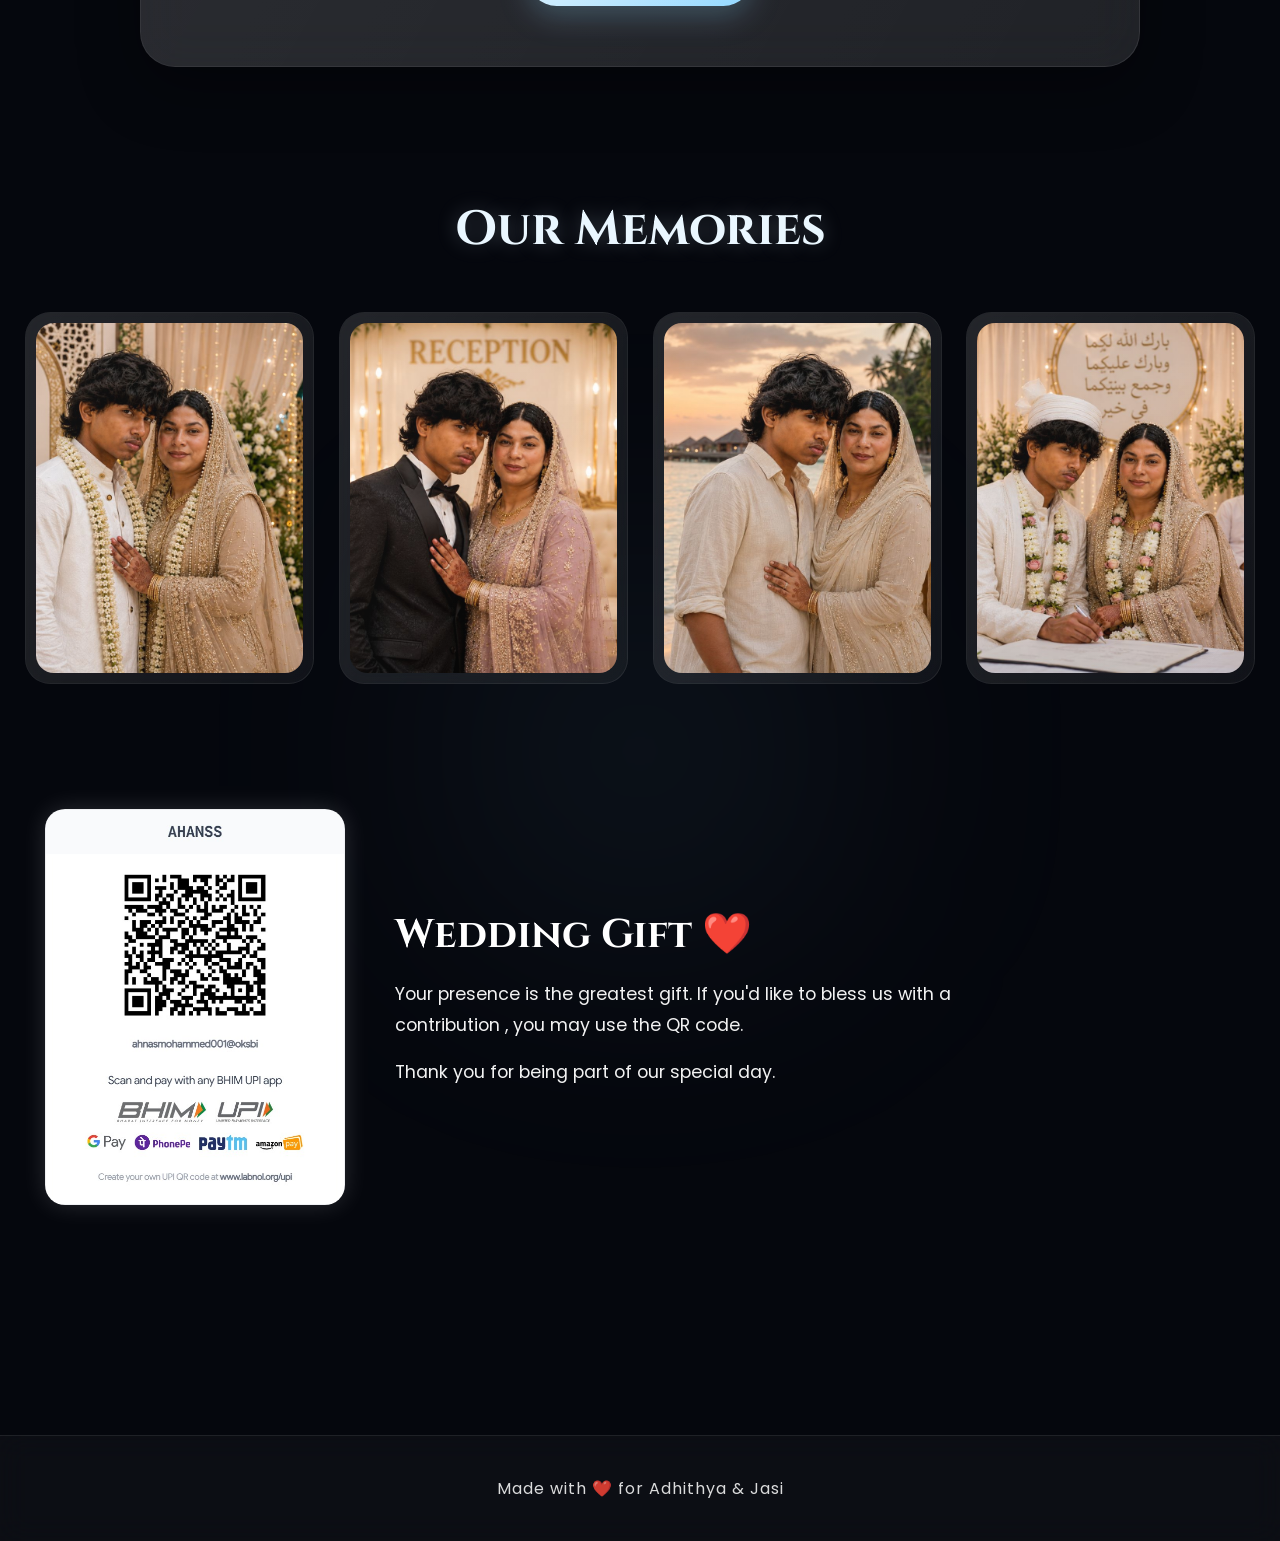
==== commit e9909d04: "Update title and text for baby shower invitation" ====
--- a/index.html
+++ b/index.html
@@ -6,7 +6,7 @@
 <meta charset="UTF-8">
 <meta name="viewport" content="width=device-width, initial-scale=1.0">
 
-<title>Ahnass & Jasi | Save The Date</title>
+<title>Ahnass & Jasi | BABY SHOWER</title>
 
 <meta name="description"
 content="Wedding Invitation of Adhithya & Jasi">
@@ -60,11 +60,11 @@
 <div class="hero-content">
 
 <p class="tag">
-Wedding Invitation
+Baby Shower Invitation
 </p>
 
 <h1>
-Save The Date
+PARENTS TO BE
 </h1>
 
 <div class="names">
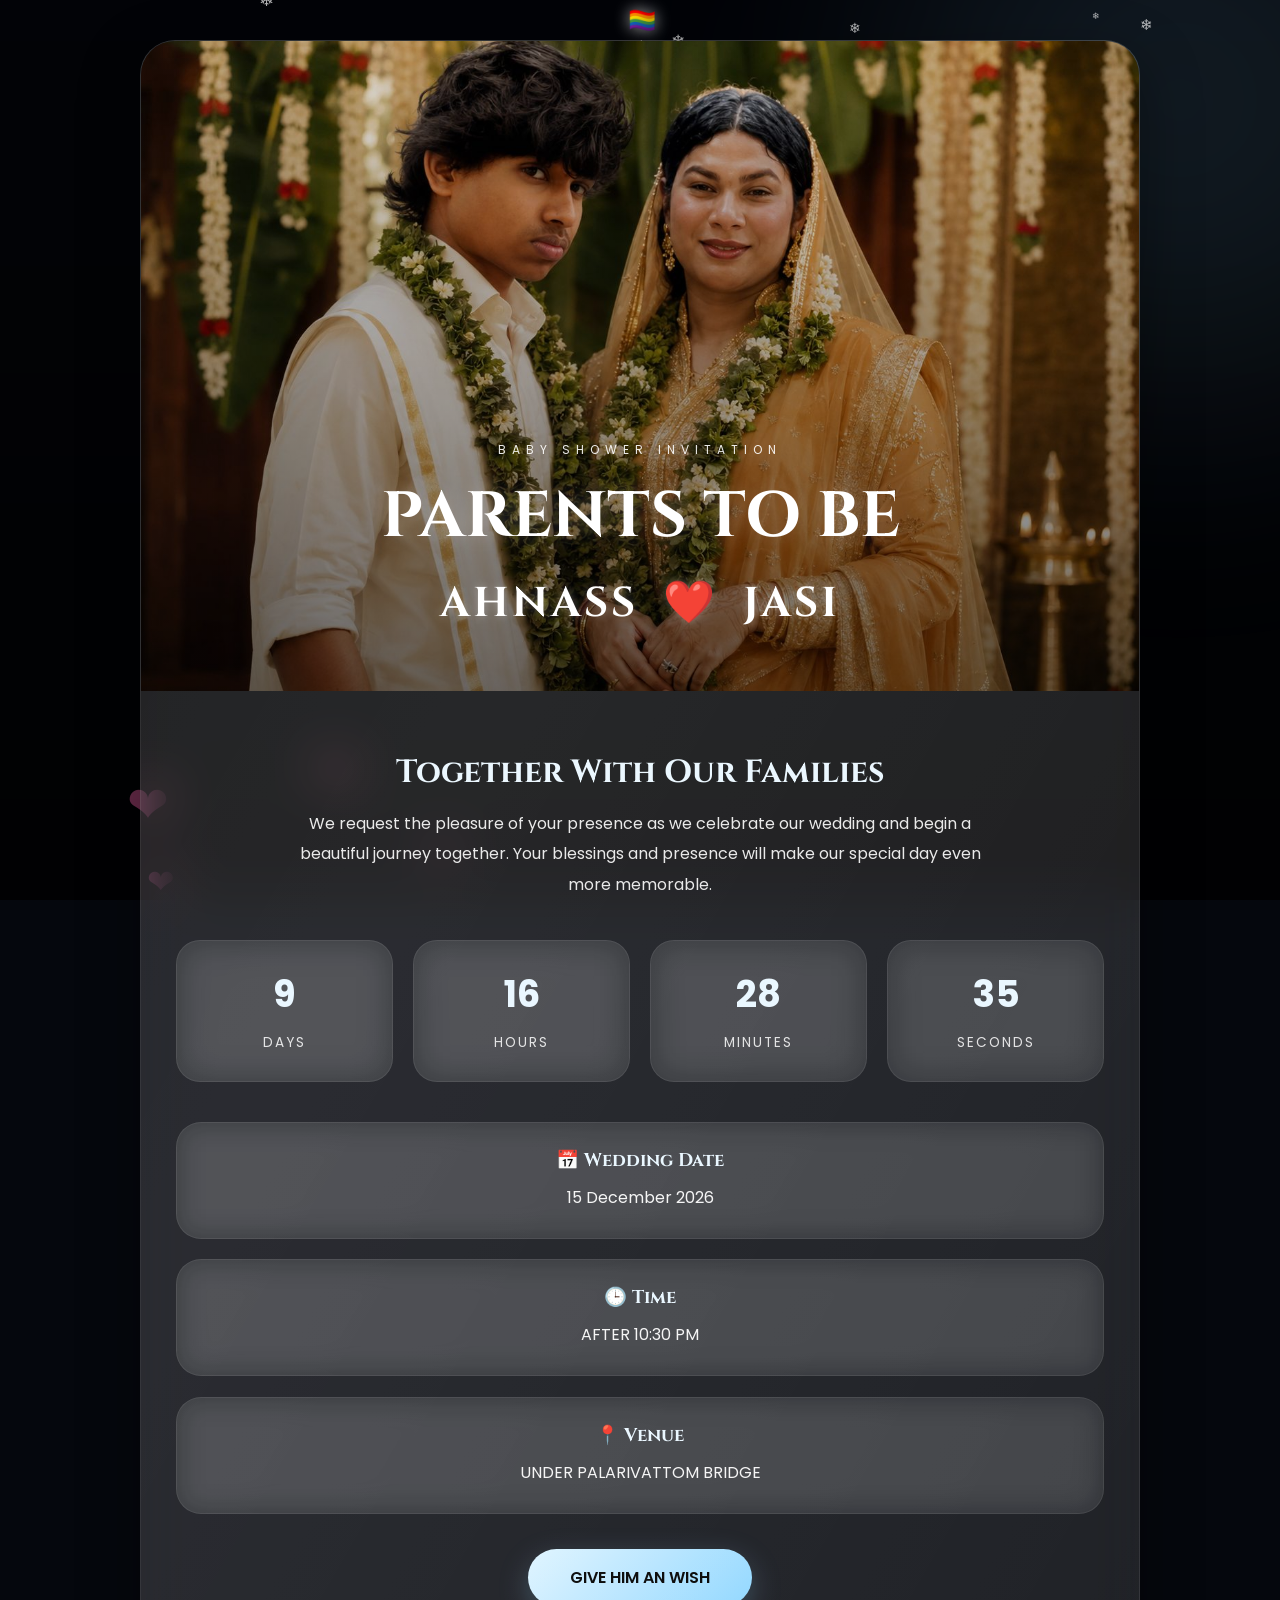
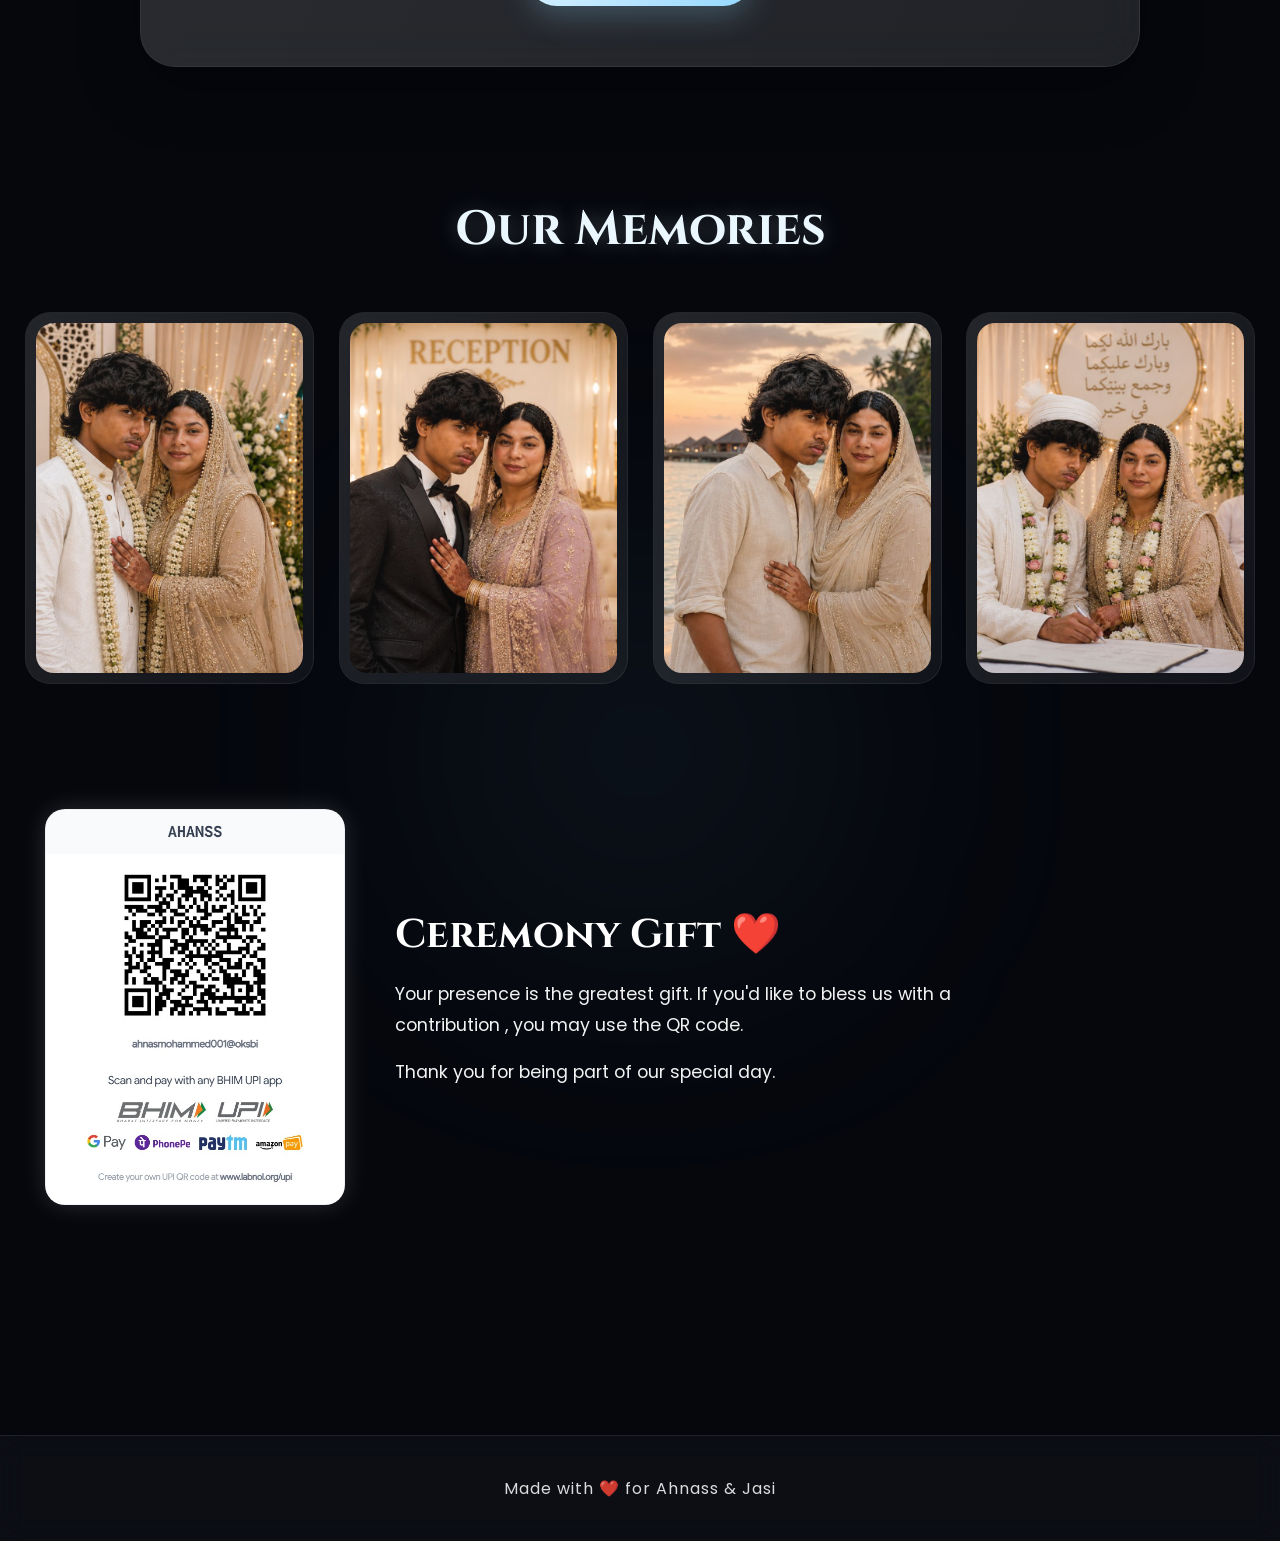
==== commit a20cc6c0: "Update index.html" ====
--- a/index.html
+++ b/index.html
@@ -198,7 +198,7 @@
     <img src="qr moanass.jpeg" alt="UPI QR" class="qr-image">
 
     <div class="payment-text">
-        <h3>Wedding Gift ❤️</h3>
+        <h3>Ceremony Gift ❤️</h3>
 
         <p>
             Your presence is the greatest gift. If you'd like to bless us with a contribution , you may use the QR code.
@@ -230,7 +230,7 @@
 <footer class="footer">
 
 <p>
-Made with ❤️ for Adhithya & Jasi
+Made with ❤️ for Ahnass & Jasi
 </p>
 
 </footer>
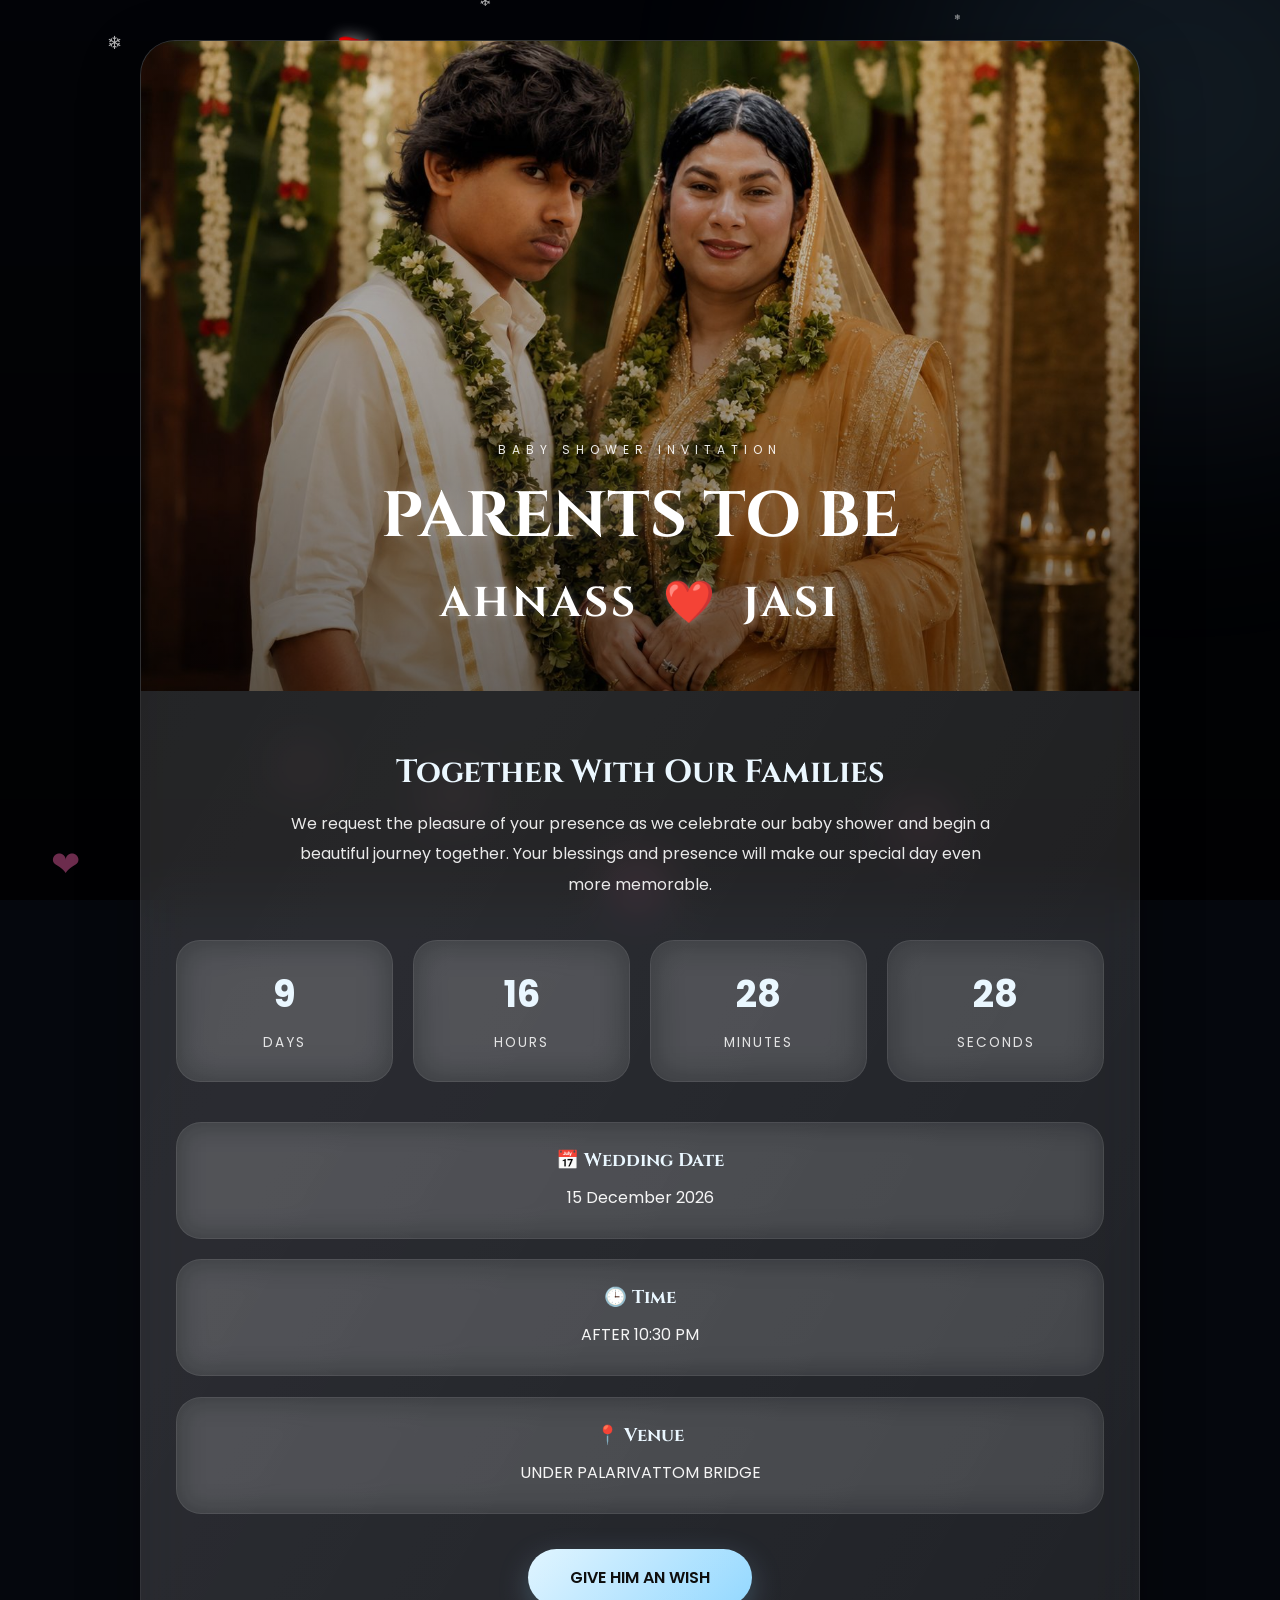
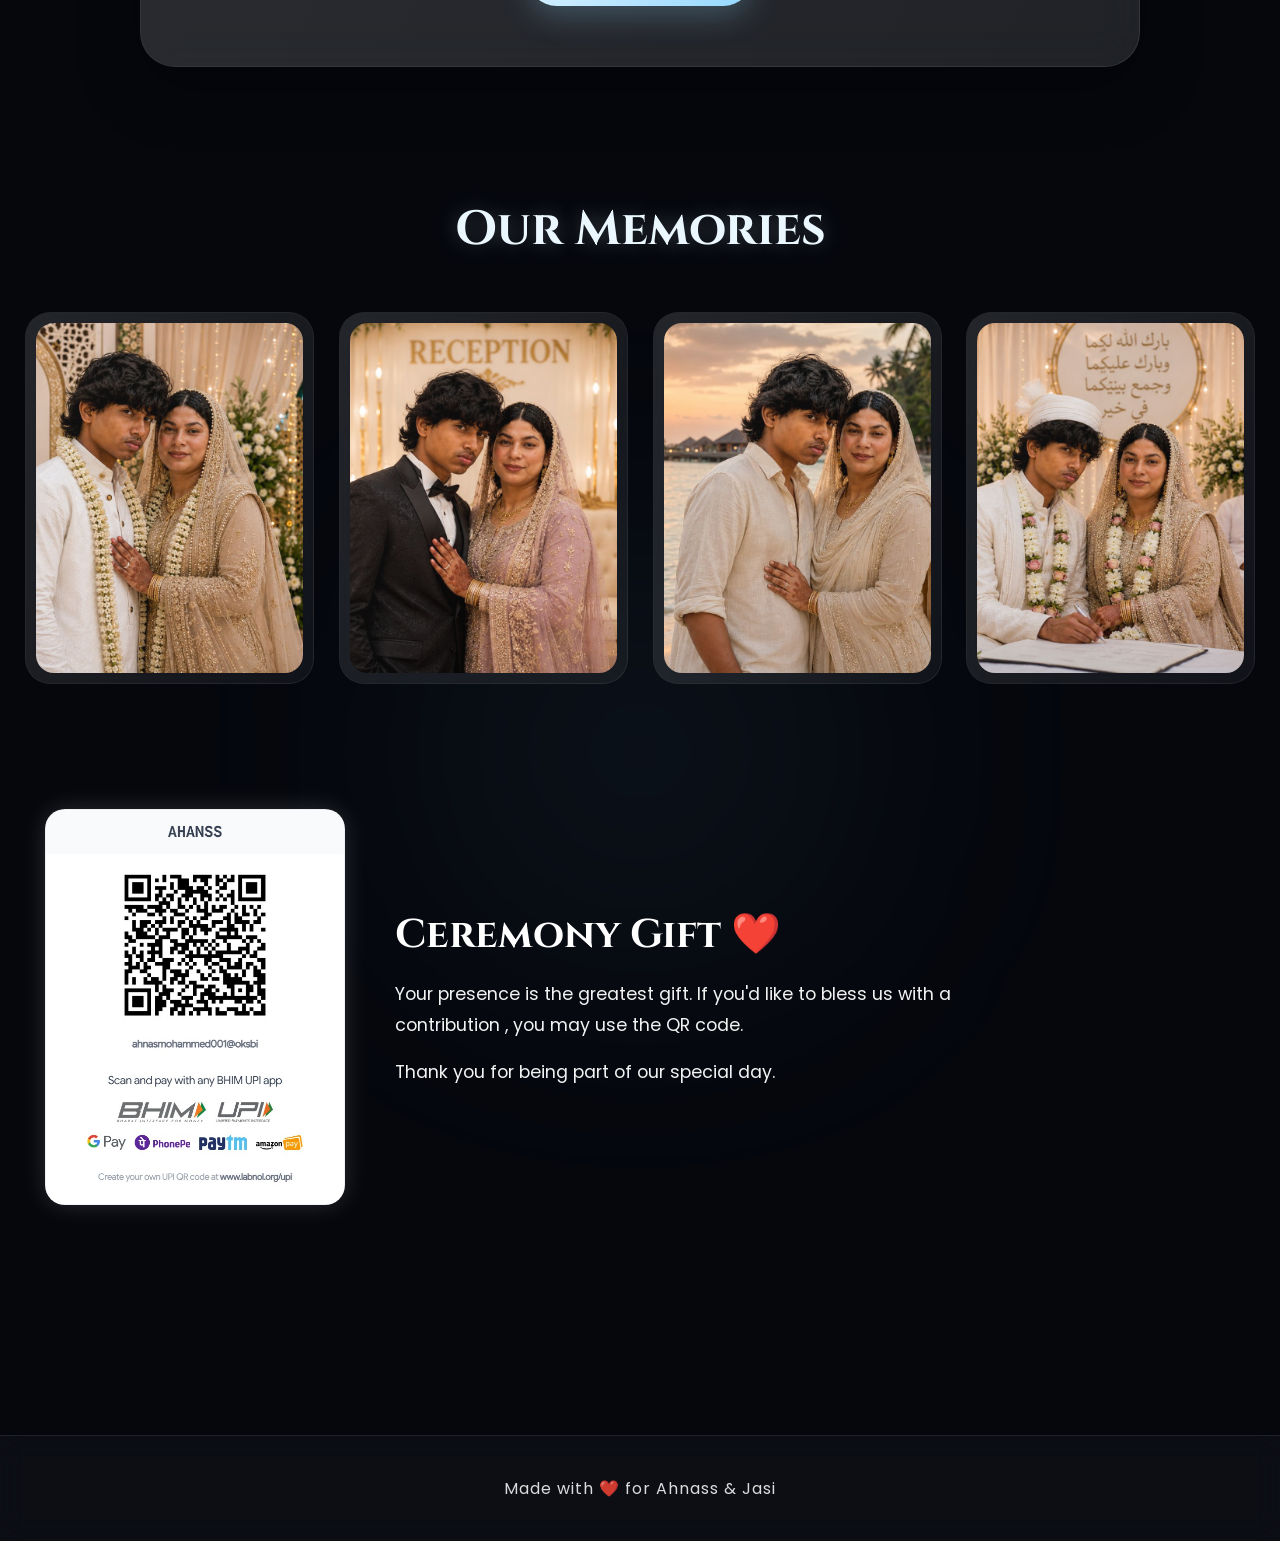
==== commit 2fdb4f79: "Update wedding invitation to baby shower" ====
--- a/index.html
+++ b/index.html
@@ -89,7 +89,7 @@
 
 <p>
 We request the pleasure of your presence
-as we celebrate our wedding and begin
+as we celebrate our baby shower and begin
 a beautiful journey together.
 
 Your blessings and presence will make
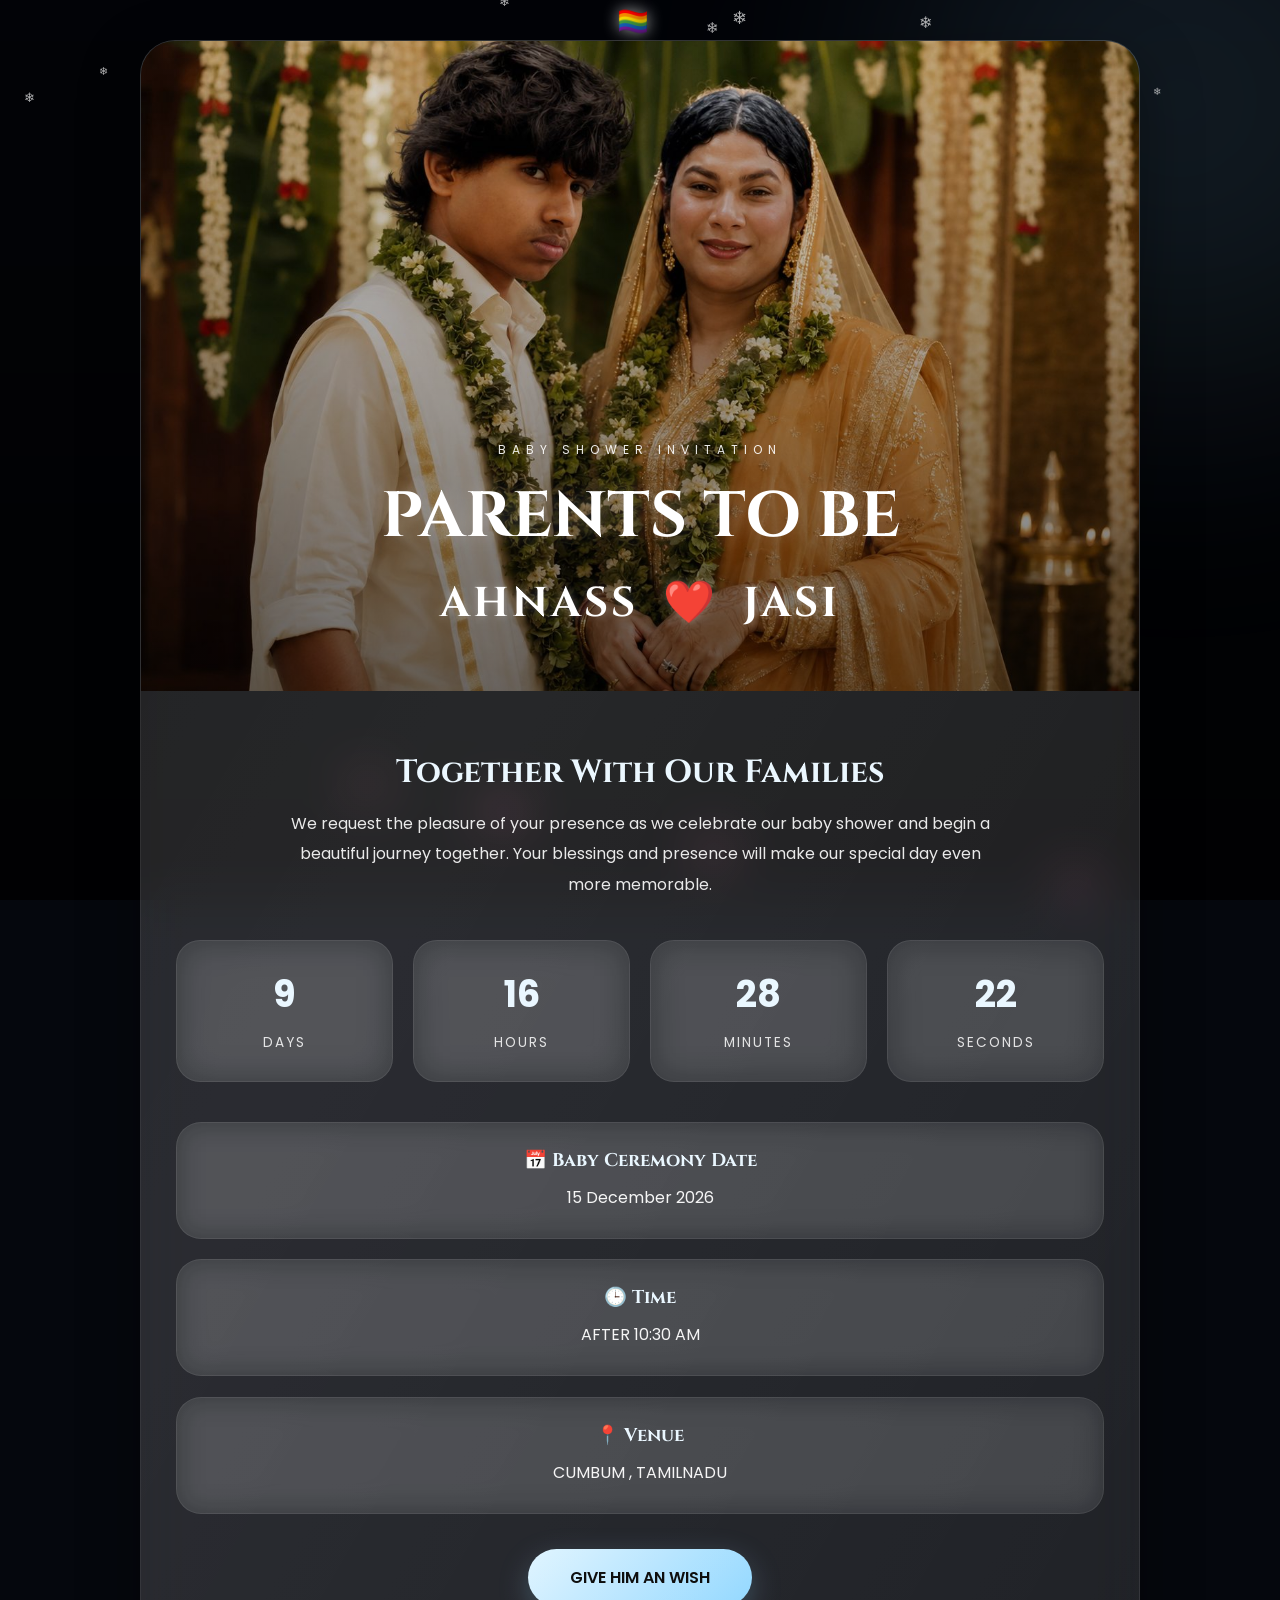
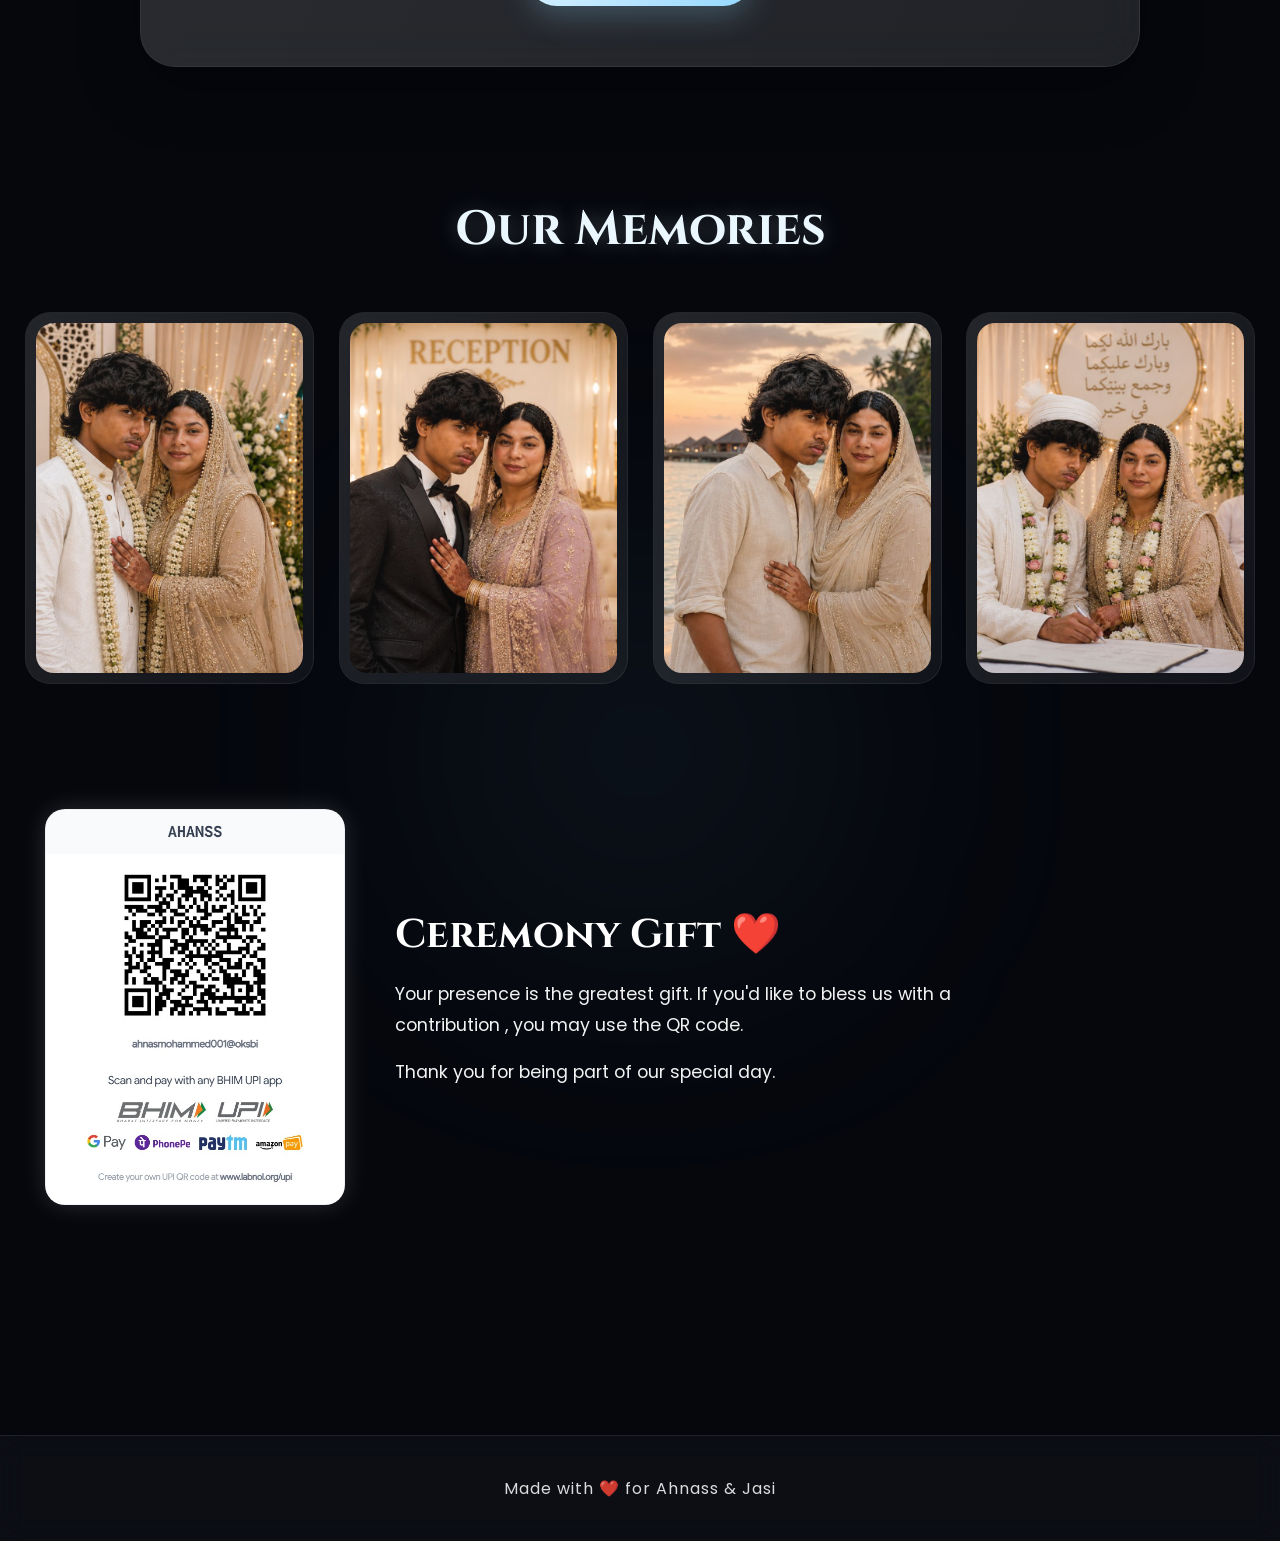
==== commit 152364d7: "Update event details in index.html" ====
--- a/index.html
+++ b/index.html
@@ -127,7 +127,7 @@
 <div class="detail-card">
 
 <h3>
-📅 Wedding Date
+📅 Baby Ceremony Date
 </h3>
 
 <p>
@@ -138,7 +138,7 @@
 
 <div class="detail-card" id="timeCard">
     <h3>🕒 Time</h3>
-    <p>AFTER 10:30 PM</p>
+    <p>AFTER 10:30 AM</p>
 </div>
 
 <div class="detail-card">
@@ -148,7 +148,7 @@
 </h3>
 
 <p>
-  UNDER PALARIVATTOM BRIDGE
+  CUMBUM , TAMILNADU
 </p>
 
 </div>
